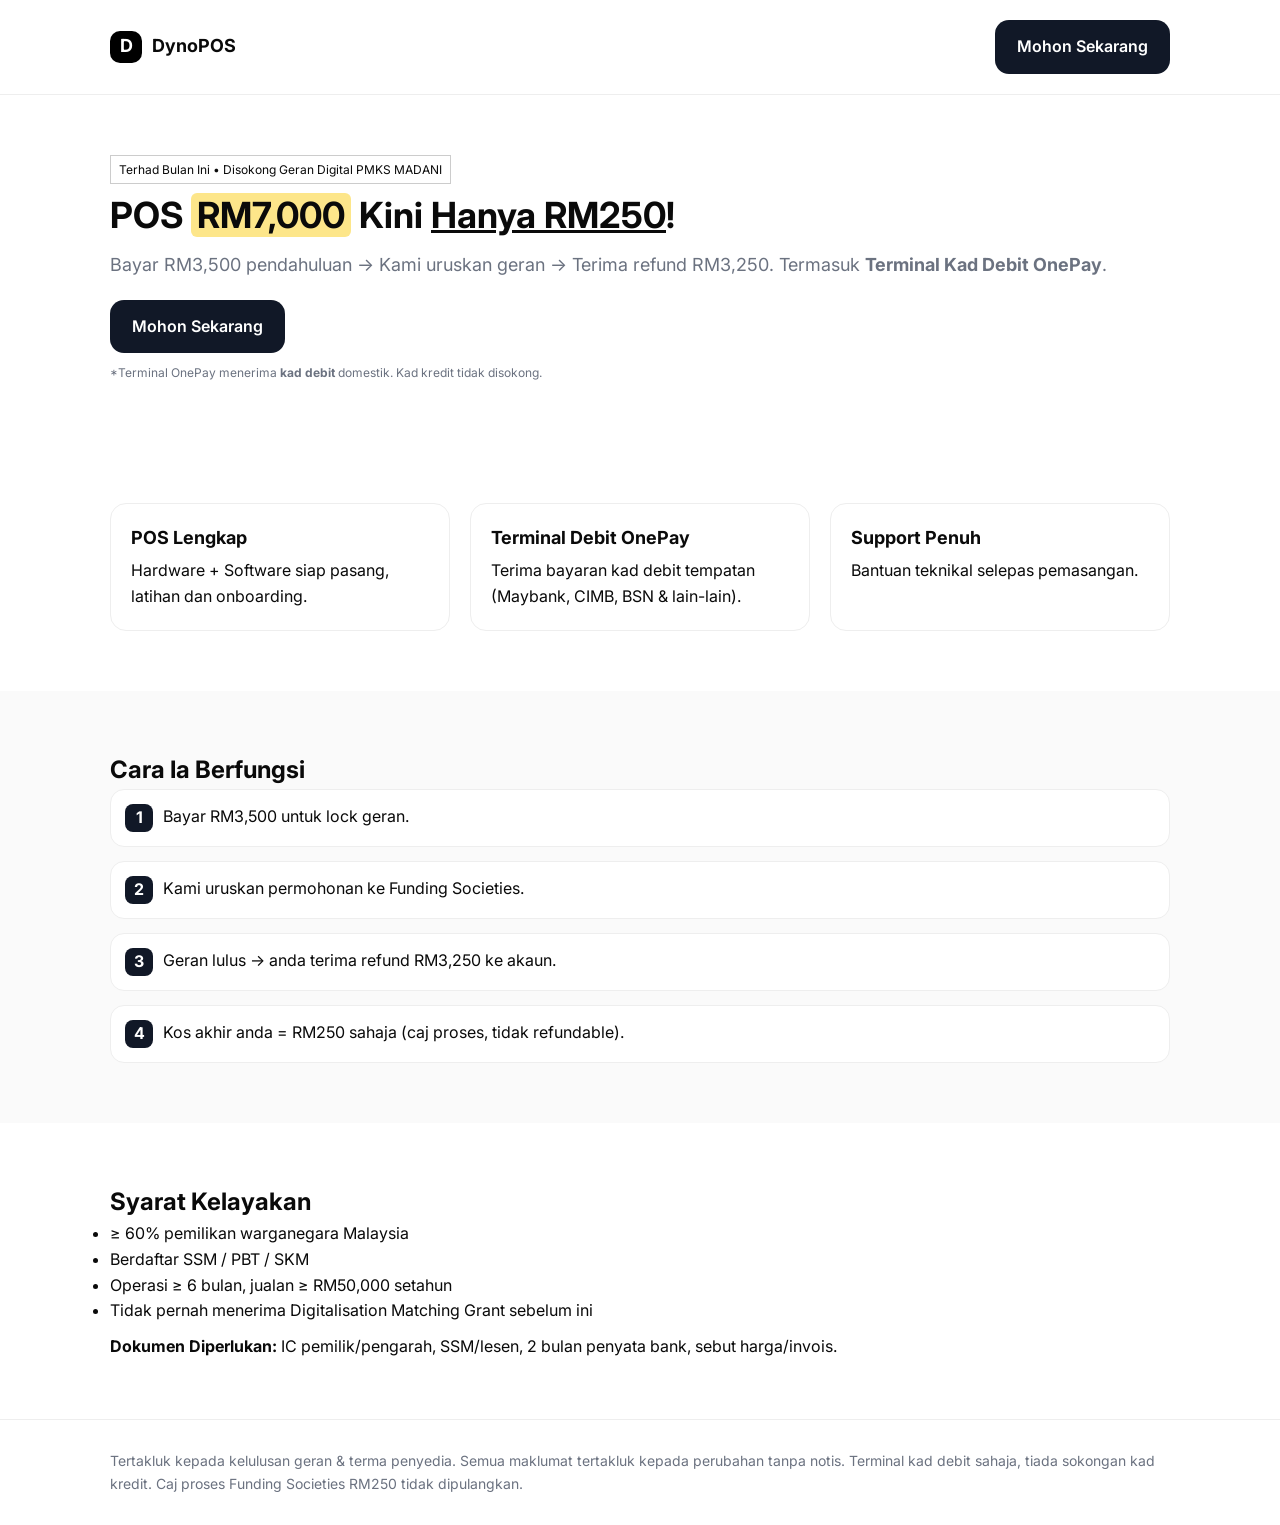
==== index.html @ c3eb429d "Add files via upload" ====
<!doctype html>
<html lang="ms">
<head>
  <meta charset="utf-8" />
  <meta name="viewport" content="width=device-width, initial-scale=1" />
  <title>GeranFree • POS RM7,000 Kini Hanya RM250 | DynoPOS + Terminal Debit OnePay</title>
  <meta name="description" content="Promosi Geran Digital Madani: Bayar RM3,500 pendahuluan, kami urus geran, refund RM3,250. Kos akhir RM250 sahaja. Termasuk Terminal Kad Debit OnePay." />
  <link href="https://fonts.googleapis.com/css2?family=Inter:wght@400;600;700;800&display=swap" rel="stylesheet">
  <style>
    :root{
      --bg:#ffffff; --ink:#0a0a0a; --muted:#6b7280; --brand:#111827; --accent:#f59e0b; --surface:#f5f5f5;
    }
    *{box-sizing:border-box;margin:0;padding:0}
    body{background:var(--bg);color:var(--ink);font-family:Inter,system-ui,sans-serif;line-height:1.6;}
    a{text-decoration:none;color:inherit}
    .wrap{max-width:1100px;margin:0 auto;padding:0 20px}
    header{padding:20px 0;border-bottom:1px solid #eee;background:#fff;position:sticky;top:0;z-index:10}
    header .row{display:flex;align-items:center;justify-content:space-between}
    .logo{display:flex;align-items:center;gap:10px;font-weight:700;font-size:18px}
    .logo-badge{width:32px;height:32px;background:#000;color:#fff;display:grid;place-items:center;border-radius:10px}
    .btn{display:inline-block;padding:14px 22px;border-radius:14px;font-weight:600;cursor:pointer}
    .btn-primary{background:var(--brand);color:#fff}
    .btn-secondary{border:1px solid #ccc}
    section{padding:60px 0}
    .hero h1{font-size:36px;line-height:1.2;margin-bottom:14px}
    .hero p{font-size:18px;color:var(--muted)}
    .grid{display:grid;gap:20px}
    .grid-3{grid-template-columns:repeat(auto-fit,minmax(240px,1fr))}
    .card{background:#fff;padding:20px;border-radius:16px;border:1px solid #eee}
    .card h3{margin-bottom:6px;font-size:18px}
    .steps ol{counter-reset:step;display:grid;gap:14px}
    .steps li{list-style:none;border:1px solid #eee;border-radius:14px;padding:14px;background:#fff;display:flex;align-items:flex-start;gap:10px}
    .steps li::before{counter-increment:step;content:counter(step);background:var(--brand);color:#fff;width:28px;height:28px;border-radius:8px;display:grid;place-items:center;font-weight:700}
    footer{padding:30px 0;border-top:1px solid #eee;font-size:14px;color:var(--muted)}
  </style>
</head>
<body>
<header>
  <div class="wrap row">
    <div class="logo"><div class="logo-badge">D</div> DynoPOS</div>
    <a href="https://www.wasap.my/60182889932/Saya%20berminat%20promosi%20Geran%20Digital%20MADANI%20(DynoPOS%20+%20OnePay%20Debit)" class="btn btn-primary">Mohon Sekarang</a>
  </div>
</header>

<section class="hero">
  <div class="wrap">
    <span class="btn-secondary" style="font-size:12px;padding:4px 8px;display:inline-block;margin-bottom:10px;">Terhad Bulan Ini • Disokong Geran Digital PMKS MADANI</span>
    <h1>POS <span style="background:#fde68a;padding:0 6px;border-radius:6px;">RM7,000</span> Kini <u>Hanya RM250</u>!</h1>
    <p>Bayar RM3,500 pendahuluan → Kami uruskan geran → Terima refund RM3,250. Termasuk <strong>Terminal Kad Debit OnePay</strong>.</p>
    <div style="margin-top:20px;">
      <a href="https://www.wasap.my/60182889932/Saya%20berminat%20promosi%20Geran%20Digital%20MADANI%20(DynoPOS%20+%20OnePay%20Debit)" class="btn btn-primary">Mohon Sekarang</a>
    </div>
    <p style="margin-top:10px;font-size:12px;color:var(--muted);">*Terminal OnePay menerima <strong>kad debit</strong> domestik. Kad kredit tidak disokong.</p>
  </div>
</section>

<section>
  <div class="wrap grid grid-3">
    <div class="card">
      <h3>POS Lengkap</h3>
      <p>Hardware + Software siap pasang, latihan dan onboarding.</p>
    </div>
    <div class="card">
      <h3>Terminal Debit OnePay</h3>
      <p>Terima bayaran kad debit tempatan (Maybank, CIMB, BSN & lain-lain).</p>
    </div>
    <div class="card">
      <h3>Support Penuh</h3>
      <p>Bantuan teknikal selepas pemasangan.</p>
    </div>
  </div>
</section>

<section class="steps" style="background:#fafafa;">
  <div class="wrap">
    <h2>Cara Ia Berfungsi</h2>
    <ol>
      <li>Bayar RM3,500 untuk lock geran.</li>
      <li>Kami uruskan permohonan ke Funding Societies.</li>
      <li>Geran lulus → anda terima refund RM3,250 ke akaun.</li>
      <li>Kos akhir anda = RM250 sahaja (caj proses, tidak refundable).</li>
    </ol>
  </div>
</section>

<section>
  <div class="wrap">
    <h2>Syarat Kelayakan</h2>
    <ul>
      <li>≥ 60% pemilikan warganegara Malaysia</li>
      <li>Berdaftar SSM / PBT / SKM</li>
      <li>Operasi ≥ 6 bulan, jualan ≥ RM50,000 setahun</li>
      <li>Tidak pernah menerima Digitalisation Matching Grant sebelum ini</li>
    </ul>
    <p style="margin-top:10px;"><strong>Dokumen Diperlukan:</strong> IC pemilik/pengarah, SSM/lesen, 2 bulan penyata bank, sebut harga/invois.</p>
  </div>
</section>

<footer>
  <div class="wrap">
    <p>Tertakluk kepada kelulusan geran & terma penyedia. Semua maklumat tertakluk kepada perubahan tanpa notis. Terminal kad debit sahaja, tiada sokongan kad kredit. Caj proses Funding Societies RM250 tidak dipulangkan.</p>
  </div>
</footer>
</body>
</html>
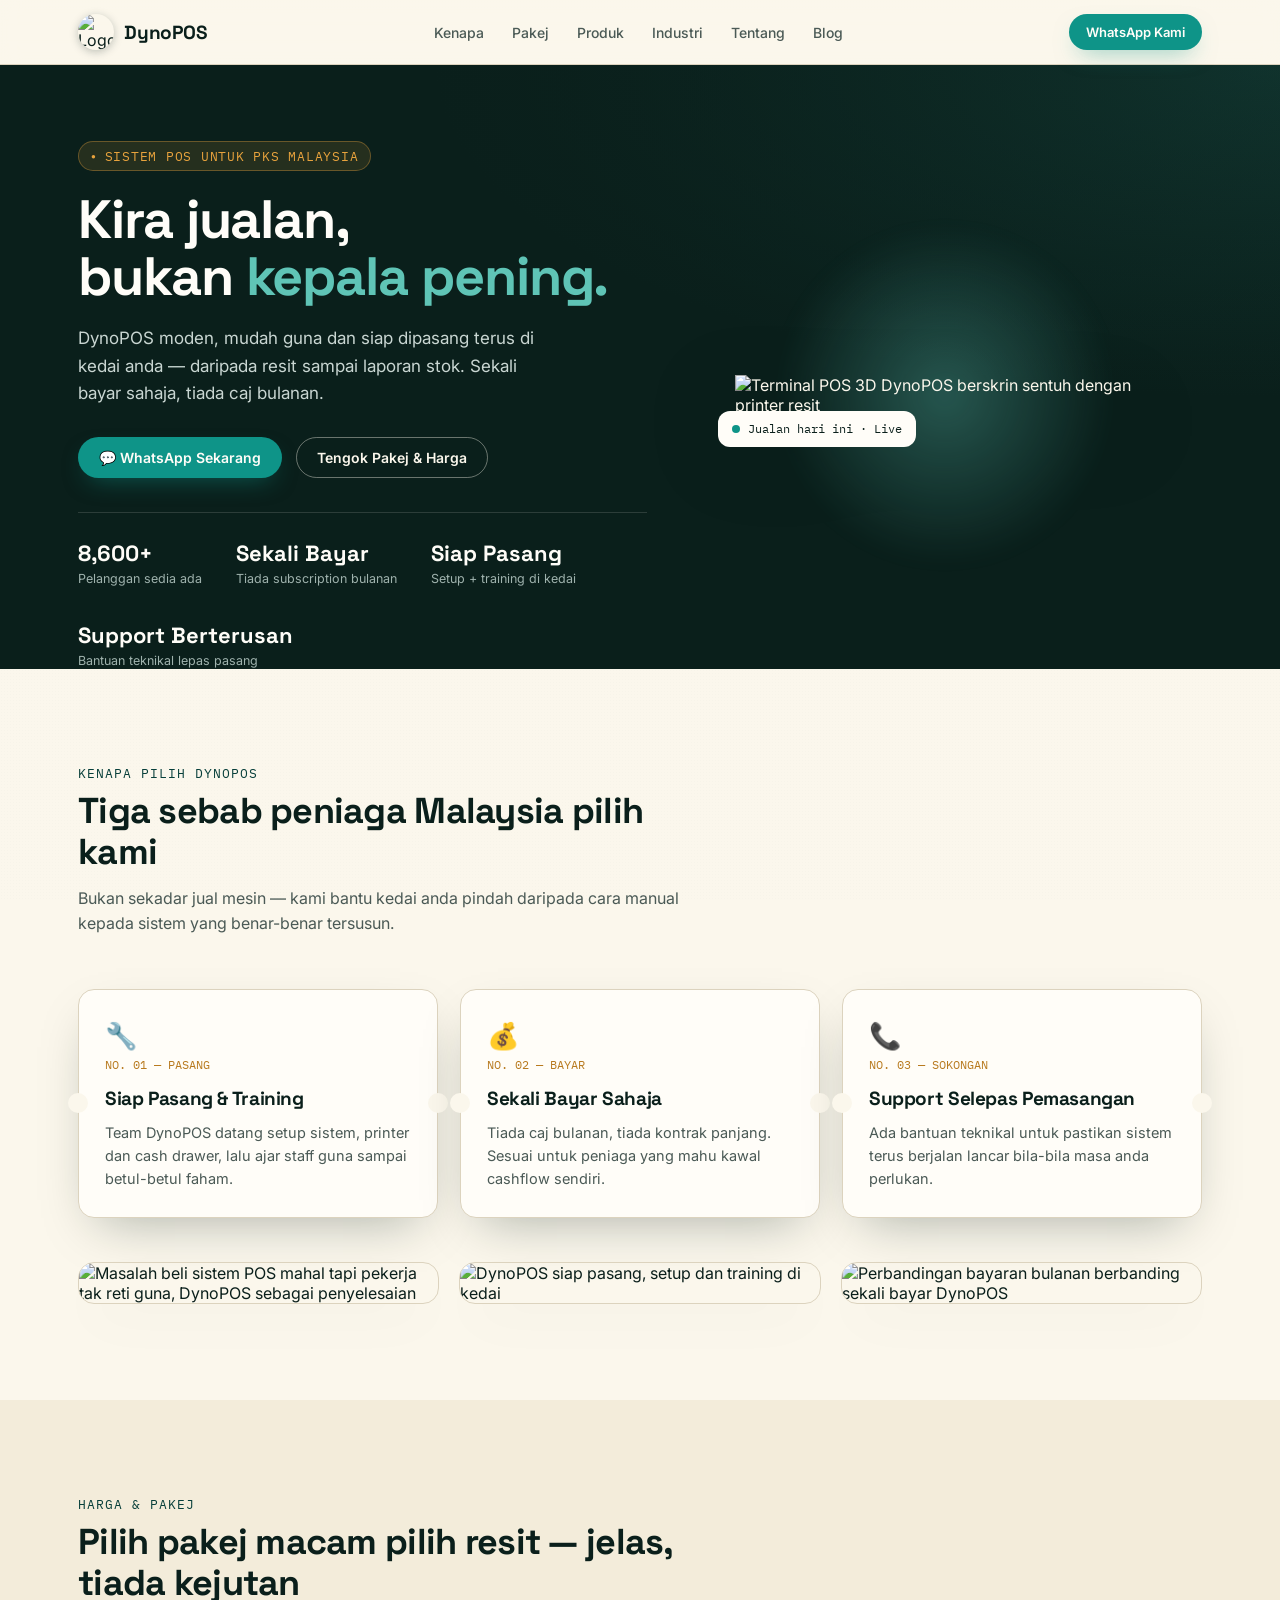
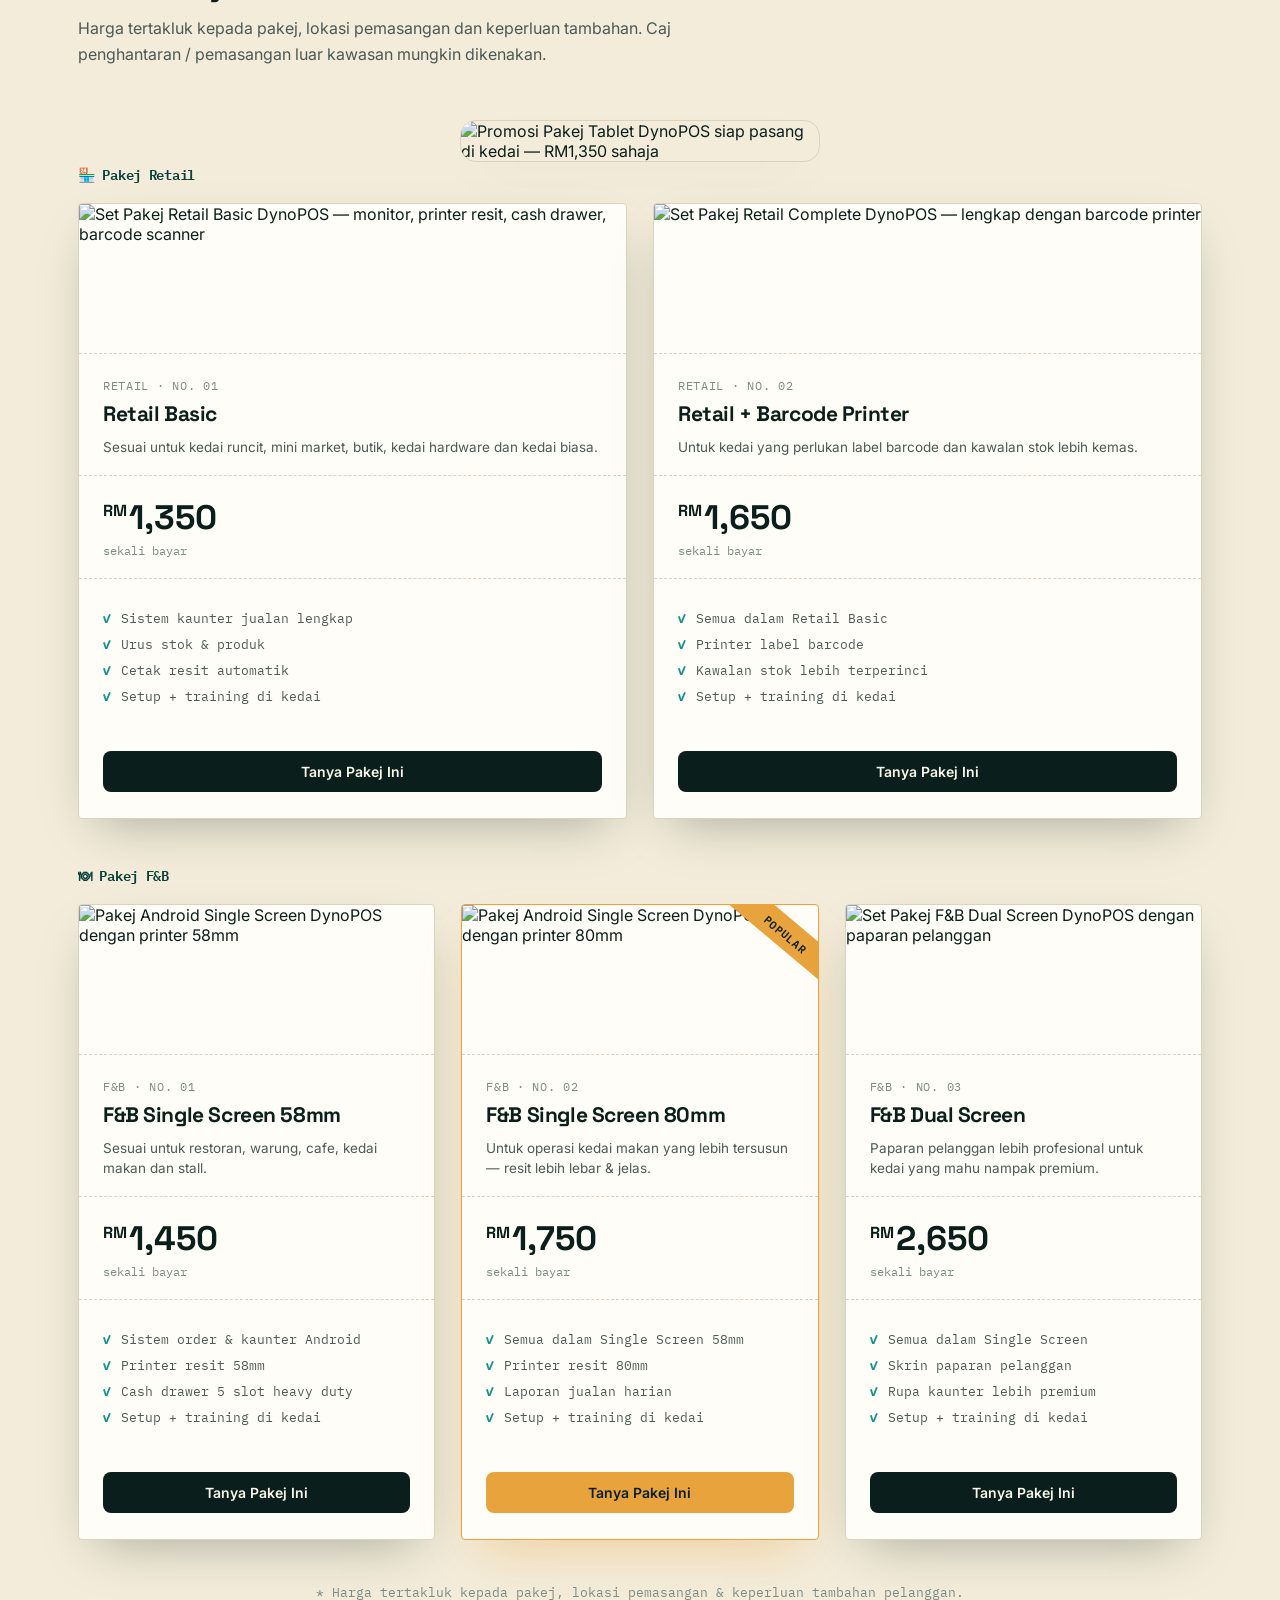
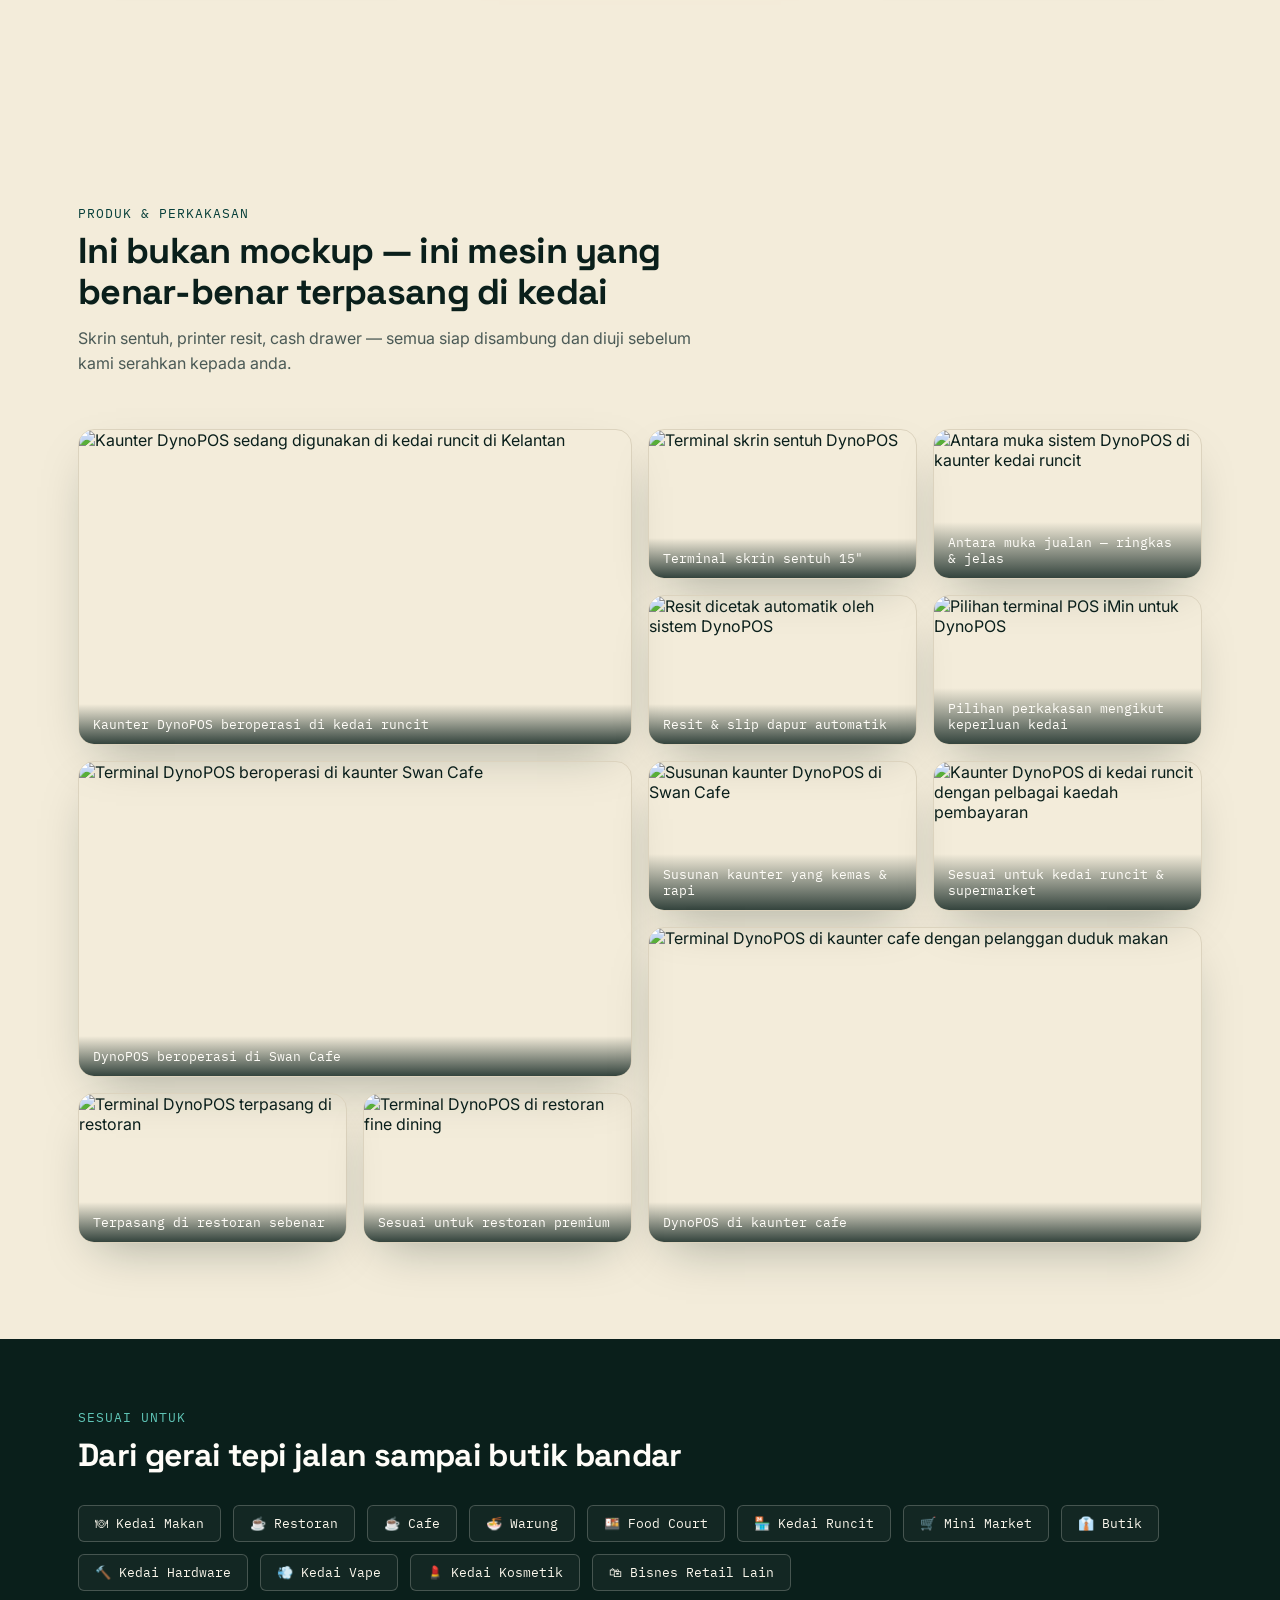
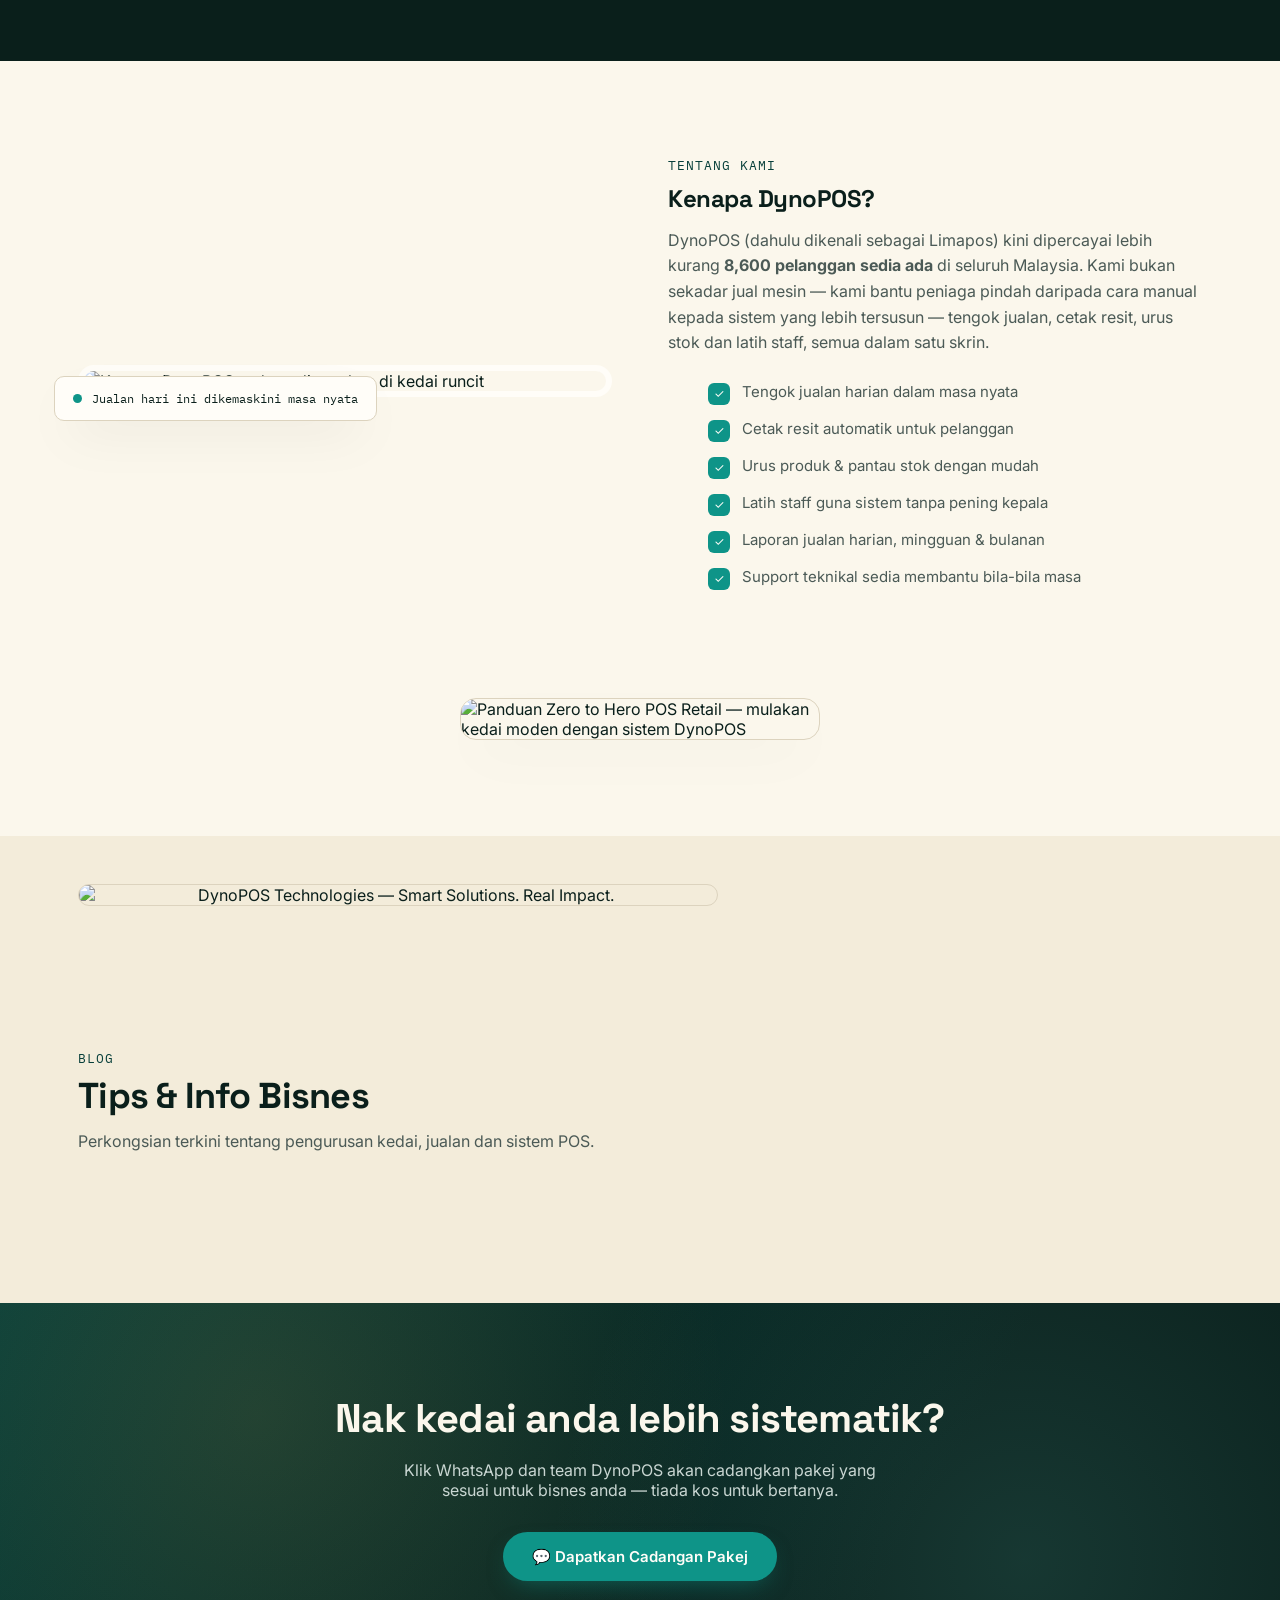
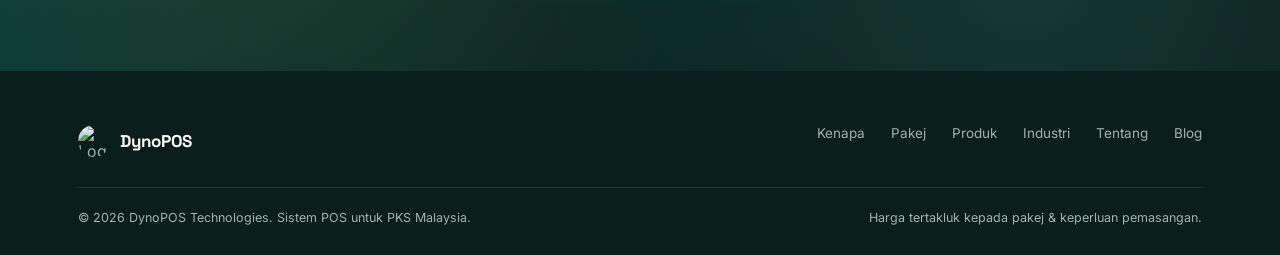
==== commit 1a57c601: "Add 8,600+ existing customer trust stat and Limapos rebrand mention - Adds a hero stat highlighting " ====
--- a/index.html
+++ b/index.html
@@ -1,105 +1,725 @@
-<!doctype html>
+<!DOCTYPE html>
 <html lang="ms">
 <head>
-  <meta charset="utf-8" />
-  <meta name="viewport" content="width=device-width, initial-scale=1" />
-  <title>GeranFree • POS RM7,000 Kini Hanya RM250 | DynoPOS + Terminal Debit OnePay</title>
-  <meta name="description" content="Promosi Geran Digital Madani: Bayar RM3,500 pendahuluan, kami urus geran, refund RM3,250. Kos akhir RM250 sahaja. Termasuk Terminal Kad Debit OnePay." />
-  <link href="https://fonts.googleapis.com/css2?family=Inter:wght@400;600;700;800&display=swap" rel="stylesheet">
-  <style>
-    :root{
-      --bg:#ffffff; --ink:#0a0a0a; --muted:#6b7280; --brand:#111827; --accent:#f59e0b; --surface:#f5f5f5;
-    }
-    *{box-sizing:border-box;margin:0;padding:0}
-    body{background:var(--bg);color:var(--ink);font-family:Inter,system-ui,sans-serif;line-height:1.6;}
-    a{text-decoration:none;color:inherit}
-    .wrap{max-width:1100px;margin:0 auto;padding:0 20px}
-    header{padding:20px 0;border-bottom:1px solid #eee;background:#fff;position:sticky;top:0;z-index:10}
-    header .row{display:flex;align-items:center;justify-content:space-between}
-    .logo{display:flex;align-items:center;gap:10px;font-weight:700;font-size:18px}
-    .logo-badge{width:32px;height:32px;background:#000;color:#fff;display:grid;place-items:center;border-radius:10px}
-    .btn{display:inline-block;padding:14px 22px;border-radius:14px;font-weight:600;cursor:pointer}
-    .btn-primary{background:var(--brand);color:#fff}
-    .btn-secondary{border:1px solid #ccc}
-    section{padding:60px 0}
-    .hero h1{font-size:36px;line-height:1.2;margin-bottom:14px}
-    .hero p{font-size:18px;color:var(--muted)}
-    .grid{display:grid;gap:20px}
-    .grid-3{grid-template-columns:repeat(auto-fit,minmax(240px,1fr))}
-    .card{background:#fff;padding:20px;border-radius:16px;border:1px solid #eee}
-    .card h3{margin-bottom:6px;font-size:18px}
-    .steps ol{counter-reset:step;display:grid;gap:14px}
-    .steps li{list-style:none;border:1px solid #eee;border-radius:14px;padding:14px;background:#fff;display:flex;align-items:flex-start;gap:10px}
-    .steps li::before{counter-increment:step;content:counter(step);background:var(--brand);color:#fff;width:28px;height:28px;border-radius:8px;display:grid;place-items:center;font-weight:700}
-    footer{padding:30px 0;border-top:1px solid #eee;font-size:14px;color:var(--muted)}
-  </style>
+<meta charset="UTF-8">
+<meta name="viewport" content="width=device-width, initial-scale=1">
+<title>DynoPOS — Sistem POS Lengkap Untuk Kedai Makan &amp; Retail</title>
+<meta name="description" content="POS moden, mudah guna, siap pasang terus di kedai anda. Sekali bayar. Tiada subscription. Ada training. Ada support.">
+<link rel="preconnect" href="https://fonts.googleapis.com">
+<link rel="preconnect" href="https://fonts.gstatic.com" crossorigin>
+<link href="https://fonts.googleapis.com/css2?family=Space+Grotesk:wght@500;600;700&family=IBM+Plex+Mono:wght@400;500;600&family=Inter:wght@400;500;600;700&display=swap" rel="stylesheet">
+<style>
+  :root{
+    --ink:#0A1F1B;
+    --ink-2:#0F2A24;
+    --teal:#0E9488;
+    --teal-d:#073F3A;
+    --teal-l:#5FC4B6;
+    --amber:#E8A33D;
+    --amber-d:#B87A1F;
+    --paper:#FBF7EC;
+    --paper-2:#F3ECDA;
+    --line:#DCD3BE;
+    --slate:#4B5A56;
+    --slate-l:#7C8B86;
+    --white:#FFFDF8;
+    --r-sm:10px;
+    --r-md:16px;
+    --r-lg:26px;
+    --shadow:0 20px 50px -20px rgba(10,31,27,.35);
+  }
+  *{box-sizing:border-box;}
+  html{scroll-behavior:smooth;}
+  @media (prefers-reduced-motion: reduce){
+    html{scroll-behavior:auto;}
+    *{animation-duration:.001ms !important; animation-iteration-count:1 !important; transition-duration:.001ms !important; scroll-behavior:auto !important;}
+  }
+  body{
+    margin:0;
+    font-family:'Inter',sans-serif;
+    background:var(--paper);
+    color:var(--ink);
+    -webkit-font-smoothing:antialiased;
+    overflow-x:hidden;
+  }
+  h1,h2,h3,.display{font-family:'Space Grotesk',sans-serif; font-weight:700; letter-spacing:-0.02em; margin:0;}
+  .mono{font-family:'IBM Plex Mono',monospace;}
+  a{color:inherit; text-decoration:none;}
+  img{max-width:100%; display:block;}
+  .wrap{max-width:1180px; margin:0 auto; padding:0 28px;}
+  section{position:relative;}
+
+  /* subtle paper grain */
+  body::before{
+    content:"";
+    position:fixed; inset:0; pointer-events:none; z-index:1;
+    opacity:.4;
+    background-image:radial-gradient(rgba(10,31,27,.035) 1px, transparent 1px);
+    background-size:3px 3px;
+    mix-blend-mode:multiply;
+  }
+
+  /* ---------- HEADER ---------- */
+  header{
+    position:sticky; top:0; z-index:50;
+    background:rgba(251,247,236,.86);
+    backdrop-filter:blur(10px);
+    border-bottom:1px solid var(--line);
+  }
+  .nav{
+    display:flex; align-items:center; justify-content:space-between;
+    padding:14px 28px; max-width:1180px; margin:0 auto;
+  }
+  .brand{display:flex; align-items:center; gap:10px;}
+  .brand img{width:36px; height:36px; border-radius:50%; box-shadow:0 2px 8px rgba(10,31,27,.25);}
+  .brand span{font-family:'Space Grotesk',sans-serif; font-weight:700; font-size:19px; letter-spacing:-0.01em;}
+  .navlinks{display:flex; gap:28px; font-size:14px; font-weight:500; color:var(--slate);}
+  .navlinks a{transition:color .2s;}
+  .navlinks a:hover, .navlinks a:focus-visible{color:var(--teal-d);}
+  .btn{
+    display:inline-flex; align-items:center; gap:8px;
+    padding:11px 20px; border-radius:999px;
+    font-weight:600; font-size:14px; cursor:pointer;
+    border:1.5px solid transparent;
+    transition:transform .18s ease, box-shadow .18s ease, background .18s ease;
+  }
+  .btn:focus-visible{outline:3px solid var(--amber); outline-offset:2px;}
+  .btn-primary{background:var(--teal); color:var(--white); box-shadow:0 10px 24px -10px rgba(14,148,136,.55);}
+  .btn-primary:hover{transform:translateY(-2px); box-shadow:0 14px 28px -10px rgba(14,148,136,.65);}
+  .btn-ghost{border-color:var(--ink); color:var(--ink);}
+  .btn-ghost:hover{background:var(--ink); color:var(--white);}
+  .btn-sm{padding:9px 16px; font-size:13px;}
+
+  /* ---------- HERO ---------- */
+  .hero{
+    background:radial-gradient(120% 100% at 100% 0%, #123832 0%, var(--ink) 55%);
+    color:var(--paper);
+    padding:76px 0 0;
+    overflow:hidden;
+    position:relative;
+  }
+  .hero-bg{
+    position:absolute; inset:0; z-index:0;
+    background-image:url('assets/hero-bg.jpg');
+    background-size:cover; background-position:center 30%;
+    filter:blur(2px) saturate(90%);
+    transform:scale(1.08);
+    opacity:.55;
+  }
+  .hero-bg::after{content:"";}
+  .hero-scrim{
+    position:absolute; inset:0; z-index:0;
+    background:linear-gradient(100deg, var(--ink) 18%, rgba(10,31,27,.55) 55%, rgba(10,31,27,.15) 100%);
+  }
+  .hero-grid{
+    position:relative; z-index:1;
+    display:grid; grid-template-columns:1.05fr .95fr; gap:40px;
+    align-items:center;
+  }
+  .eyebrow{
+    display:inline-flex; align-items:center; gap:8px;
+    font-family:'IBM Plex Mono',monospace; font-size:12.5px; letter-spacing:.06em;
+    color:var(--amber); background:rgba(232,163,61,.12);
+    border:1px solid rgba(232,163,61,.35);
+    padding:6px 12px; border-radius:999px; margin-bottom:20px;
+    text-transform:uppercase;
+  }
+  .eyebrow::before{content:"●"; font-size:8px; color:var(--amber);}
+  .hero h1{font-size:clamp(34px,4.4vw,54px); line-height:1.06; color:var(--white);}
+  .hero h1 em{font-style:normal; color:var(--teal-l);}
+  .hero p.lead{
+    font-size:17px; line-height:1.6; color:#C9D6D2; max-width:480px; margin:20px 0 30px;
+  }
+  .hero-ctas{display:flex; gap:14px; flex-wrap:wrap; margin-bottom:34px;}
+  .hero-ctas .btn-ghost{border-color:rgba(251,247,236,.4); color:var(--paper);}
+  .hero-ctas .btn-ghost:hover{background:var(--paper); color:var(--ink);}
+  .hero-stats{display:flex; gap:34px; flex-wrap:wrap; padding-top:26px; border-top:1px solid rgba(251,247,236,.14);}
+  .hero-stats div b{display:block; font-family:'Space Grotesk',sans-serif; font-size:22px; color:var(--white);}
+  .hero-stats div span{font-size:12.5px; color:#9FB2AD;}
+
+  .product-shot{
+    position:relative; display:flex; align-items:center; justify-content:center;
+    padding:20px 0 40px;
+  }
+  .product-shot .glow{
+    position:absolute; width:340px; height:340px; border-radius:50%;
+    background:radial-gradient(circle, rgba(95,196,182,.35), rgba(95,196,182,0) 70%);
+    filter:blur(10px); z-index:0;
+  }
+  .product-shot img{
+    position:relative; z-index:1; width:100%; max-width:420px;
+    filter:drop-shadow(0 34px 40px rgba(0,0,0,.5));
+    animation:float 5s ease-in-out infinite;
+  }
+  @keyframes float{
+    0%,100%{transform:translateY(0);}
+    50%{transform:translateY(-14px);}
+  }
+  .product-badge{
+    position:absolute; z-index:2; left:6%; bottom:8%;
+    background:var(--white); color:var(--ink);
+    border-radius:12px; padding:10px 14px;
+    box-shadow:var(--shadow);
+    font-family:'IBM Plex Mono',monospace; font-size:11.5px; line-height:1.4;
+    display:flex; align-items:center; gap:8px;
+  }
+  .product-badge .dot{width:8px; height:8px; border-radius:50%; background:var(--teal); animation:pulse 1.8s infinite;}
+
+  /* ---------- SECTION HEADERS ---------- */
+  .kicker{
+    font-family:'IBM Plex Mono',monospace; font-size:12.5px; letter-spacing:.08em;
+    text-transform:uppercase; color:var(--teal-d); margin-bottom:10px; display:block;
+  }
+  .sec-head{max-width:640px; margin-bottom:52px;}
+  .sec-head h2{font-size:clamp(26px,3vw,36px); line-height:1.15;}
+  .sec-head p{color:var(--slate); font-size:16px; margin-top:12px; line-height:1.6;}
+
+  section.pad{padding:96px 0;}
+
+  /* ---------- WHY (ticket cards) ---------- */
+  .why-grid{display:grid; grid-template-columns:repeat(3,1fr); gap:22px;}
+  .ticket{
+    background:var(--white); border-radius:var(--r-md);
+    padding:30px 26px 26px; position:relative;
+    box-shadow:var(--shadow);
+    border:1px solid var(--line);
+  }
+  .ticket::before,.ticket::after{
+    content:""; position:absolute; width:20px; height:20px; background:var(--paper);
+    border-radius:50%; top:50%; transform:translateY(-50%);
+  }
+  .ticket::before{left:-11px;}
+  .ticket::after{right:-11px;}
+  .ticket .tnum{font-family:'IBM Plex Mono',monospace; font-size:12px; color:var(--amber-d); margin-bottom:14px; display:block;}
+  .ticket h3{font-size:19px; margin-bottom:10px;}
+  .ticket p{color:var(--slate); font-size:14.5px; line-height:1.6; margin:0;}
+  .ticket .ic{font-size:26px; margin-bottom:6px; display:block;}
+
+  /* ---------- PAKEJ (receipt-style pricing) ---------- */
+  .pakej-group-label{
+    font-family:'IBM Plex Mono',monospace; font-size:14px; font-weight:600;
+    color:var(--teal-d); margin:0 0 18px; display:flex; align-items:center; gap:8px;
+  }
+  .pakej-panel{display:grid; grid-template-columns:repeat(auto-fit,minmax(260px,1fr)); gap:26px; margin-bottom:44px;}
+
+  .price-receipt{
+    background:var(--white); border:1px solid var(--line); border-radius:4px;
+    box-shadow:var(--shadow);
+    position:relative; padding:0; overflow:hidden;
+    transition:transform .25s ease, box-shadow .25s ease;
+  }
+  .price-receipt:hover{transform:translateY(-6px);}
+  .price-receipt.popular{border-color:var(--amber); box-shadow:0 24px 50px -20px rgba(232,163,61,.45);}
+  .pop-flag{
+    position:absolute; top:14px; right:-32px; background:var(--amber); color:var(--ink);
+    font-family:'IBM Plex Mono',monospace; font-weight:600; font-size:11px; letter-spacing:.04em;
+    padding:5px 38px; transform:rotate(40deg); text-transform:uppercase;
+  }
+  .pr-photo{width:100%; height:150px; overflow:hidden; border-bottom:1px dashed var(--line);}
+  .pr-photo img{width:100%; height:100%; object-fit:cover;}
+  .pr-head{padding:20px 24px 18px; border-bottom:1px dashed var(--line);}
+  .pr-head .pr-eyebrow{font-family:'IBM Plex Mono',monospace; font-size:11.5px; color:var(--slate-l); text-transform:uppercase; letter-spacing:.06em;}
+  .pr-head h3{font-size:21px; margin:6px 0 10px;}
+  .pr-head p{color:var(--slate); font-size:13.5px; line-height:1.5; margin:0;}
+  .pr-price{padding:20px 24px; border-bottom:1px dashed var(--line);}
+  .pr-price .amt{font-family:'Space Grotesk',sans-serif; font-weight:700; font-size:34px;}
+  .pr-price .amt sup{font-size:16px; margin-right:2px;}
+  .pr-price .terms{font-family:'IBM Plex Mono',monospace; font-size:12px; color:var(--slate-l); margin-top:4px;}
+  .pr-items{padding:18px 24px 24px; font-family:'IBM Plex Mono',monospace; font-size:13px; color:var(--slate);}
+  .pr-items li{display:flex; gap:10px; align-items:flex-start; margin-bottom:9px; list-style:none;}
+  .pr-items li::before{content:"✓"; color:var(--teal); font-weight:700;}
+  .pr-cta{margin:0 24px 26px;}
+  .pr-cta a{display:block; text-align:center; padding:12px; border-radius:8px; background:var(--ink); color:var(--paper); font-weight:600; font-size:14px; transition:background .2s;}
+  .pr-cta a:hover{background:var(--teal-d);}
+  .price-receipt.popular .pr-cta a{background:var(--amber); color:var(--ink);}
+  .price-receipt.popular .pr-cta a:hover{background:var(--amber-d); color:var(--white);}
+  .price-note{text-align:center; color:var(--slate-l); font-size:12.5px; margin-top:30px; font-family:'IBM Plex Mono',monospace;}
+
+  /* ---------- GALLERY ---------- */
+  .gallery{
+    display:grid; grid-template-columns:repeat(4,1fr); grid-auto-rows:150px; gap:16px;
+  }
+  .g-item{margin:0; position:relative; border-radius:var(--r-md); overflow:hidden; box-shadow:var(--shadow); border:1px solid var(--line);}
+  .g-item.g-tall{grid-row:span 2; grid-column:span 2;}
+  .g-item img{width:100%; height:100%; object-fit:cover; transition:transform .5s ease;}
+  .g-item:hover img{transform:scale(1.06);}
+  .g-item figcaption{
+    position:absolute; left:0; right:0; bottom:0; padding:12px 14px;
+    background:linear-gradient(0deg, rgba(10,31,27,.82), transparent);
+    color:var(--white); font-size:12.5px; font-family:'IBM Plex Mono',monospace;
+  }
+  @media (max-width:900px){
+    .gallery{grid-template-columns:repeat(2,1fr); grid-auto-rows:140px;}
+    .g-item.g-tall{grid-column:span 2; grid-row:span 2;}
+  }
+
+  /* ---------- PROMO STRIPS ---------- */
+  .promo-strip{
+    display:grid; grid-template-columns:repeat(3,1fr); gap:20px; margin-top:44px;
+  }
+  .promo-strip img{
+    width:100%; height:auto; display:block; border-radius:var(--r-md);
+    box-shadow:var(--shadow); border:1px solid var(--line);
+  }
+  .promo-banner{margin:36px auto 0; max-width:360px;}
+  .promo-banner img{
+    width:100%; height:auto; display:block; border-radius:var(--r-md);
+    box-shadow:var(--shadow); border:1px solid var(--line);
+  }
+  .brand-strip{padding:48px 0; background:var(--paper-2); text-align:center;}
+  .brand-strip img{
+    width:100%; max-width:640px; height:auto; border-radius:var(--r-md);
+    box-shadow:var(--shadow); border:1px solid var(--line);
+  }
+  @media (max-width:900px){
+    .promo-strip{grid-template-columns:1fr; }
+  }
+
+  /* ---------- INDUSTRI ---------- */
+  .industri-band{background:var(--ink); color:var(--paper); padding:70px 0;}
+  .tag-grid{display:flex; flex-wrap:wrap; gap:12px; margin-top:30px;}
+  .tag{
+    font-family:'IBM Plex Mono',monospace; font-size:13px; padding:9px 16px;
+    border:1px solid rgba(251,247,236,.22); border-radius:6px;
+    background:rgba(251,247,236,.04);
+    transition:border-color .2s, background .2s, transform .2s;
+  }
+  .tag:hover{border-color:var(--amber); background:rgba(232,163,61,.1); transform:translateY(-2px);}
+
+  /* ---------- ABOUT / PROOF ---------- */
+  .about-grid{display:grid; grid-template-columns:1fr 1fr; gap:56px; align-items:center;}
+  .about-media{position:relative;}
+  .about-media img{border-radius:var(--r-lg); box-shadow:var(--shadow); border:6px solid var(--white);}
+  .about-media .float-card{
+    position:absolute; bottom:-24px; left:-24px; background:var(--white);
+    border-radius:var(--r-sm); box-shadow:var(--shadow); padding:14px 18px;
+    font-family:'IBM Plex Mono',monospace; font-size:12px; display:flex; gap:10px; align-items:center;
+    border:1px solid var(--line);
+  }
+  .float-card .dot{width:9px; height:9px; border-radius:50%; background:var(--teal); animation:pulse 1.8s infinite;}
+  @keyframes pulse{0%,100%{box-shadow:0 0 0 0 rgba(14,148,136,.5);}50%{box-shadow:0 0 0 6px rgba(14,148,136,0);}}
+
+  .checklist{margin-top:26px; display:grid; gap:14px;}
+  .checklist li{display:flex; gap:12px; align-items:flex-start; list-style:none; font-size:15px; color:var(--slate);}
+  .checklist li .chk{
+    flex:none; width:22px; height:22px; border-radius:6px; background:var(--teal);
+    color:var(--white); display:flex; align-items:center; justify-content:center; font-size:12px; margin-top:1px;
+  }
+
+  /* ---------- CTA BAND ---------- */
+  .cta-band{
+    background:linear-gradient(120deg,var(--teal-d),var(--ink) 70%);
+    color:var(--paper); padding:90px 0; text-align:center; position:relative; overflow:hidden;
+  }
+  .cta-band::before{
+    content:""; position:absolute; inset:0;
+    background-image:radial-gradient(circle at 20% 30%, rgba(232,163,61,.12), transparent 45%),
+                      radial-gradient(circle at 80% 70%, rgba(95,196,182,.15), transparent 45%);
+  }
+  .cta-band h2{font-size:clamp(26px,3.4vw,40px); position:relative; max-width:640px; margin:0 auto 16px;}
+  .cta-band p{color:#C9D6D2; font-size:16px; max-width:520px; margin:0 auto 32px; position:relative;}
+  .cta-band .btn-primary{position:relative; font-size:15px; padding:14px 28px;}
+
+  .feedback-strip{
+    display:flex; justify-content:space-between; align-items:center; gap:20px; flex-wrap:wrap;
+    padding:28px 0; border-top:1px solid var(--line); border-bottom:1px solid var(--line);
+  }
+  .feedback-strip p{margin:0; color:var(--slate); font-size:14.5px;}
+  .feedback-strip strong{display:block; font-family:'Space Grotesk',sans-serif; font-size:17px; color:var(--ink);}
+
+  footer{background:var(--ink); color:#9FB2AD; padding:54px 0 30px;}
+  .foot-grid{display:flex; justify-content:space-between; gap:30px; flex-wrap:wrap; padding-bottom:30px; border-bottom:1px solid rgba(251,247,236,.1);}
+  .foot-brand{display:flex; align-items:center; gap:10px;}
+  .foot-brand img{width:32px; height:32px; border-radius:50%;}
+  .foot-brand span{font-family:'Space Grotesk',sans-serif; font-weight:700; color:var(--white); font-size:17px;}
+  .foot-links{display:flex; gap:26px; font-size:13.5px;}
+  .foot-links a:hover{color:var(--amber);}
+  .foot-bottom{padding-top:22px; font-size:12.5px; display:flex; justify-content:space-between; flex-wrap:wrap; gap:10px;}
+
+  /* reveal on scroll */
+  .reveal{opacity:0; transform:translateY(24px); transition:opacity .7s ease, transform .7s ease;}
+  .reveal.in{opacity:1; transform:translateY(0);}
+
+  @media (max-width:900px){
+    .hero-grid{grid-template-columns:1fr;}
+    .product-shot{margin-top:20px;}
+    .why-grid{grid-template-columns:1fr;}
+    .about-grid{grid-template-columns:1fr; gap:70px;}
+    .navlinks{display:none;}
+    .foot-grid{flex-direction:column;}
+  }
+</style>
 </head>
 <body>
+
 <header>
-  <div class="wrap row">
-    <div class="logo"><div class="logo-badge">D</div> DynoPOS</div>
-    <a href="https://www.wasap.my/60182889932/Saya%20berminat%20promosi%20Geran%20Digital%20MADANI%20(DynoPOS%20+%20OnePay%20Debit)" class="btn btn-primary">Mohon Sekarang</a>
+  <div class="nav">
+    <div class="brand">
+      <img src="assets/dyno-logo.jpg" alt="Logo DynoPOS">
+      <span>DynoPOS</span>
+    </div>
+    <nav class="navlinks">
+      <a href="#kenapa">Kenapa</a>
+      <a href="#pakej">Pakej</a>
+      <a href="#produk">Produk</a>
+      <a href="#industri">Industri</a>
+      <a href="#tentang">Tentang</a>
+      <a href="#blog">Blog</a>
+    </nav>
+    <a class="btn btn-primary btn-sm" href="https://www.wasap.my/601111496842/Saya%20berminat%20dengan%20DynoPOS" target="_blank" rel="noopener">WhatsApp Kami</a>
   </div>
 </header>
 
 <section class="hero">
+  <div class="hero-bg" aria-hidden="true"></div>
+  <div class="hero-scrim" aria-hidden="true"></div>
+  <div class="wrap hero-grid">
+    <div>
+      <span class="eyebrow">Sistem POS untuk PKS Malaysia</span>
+      <h1>Kira jualan,<br>bukan <em>kepala pening.</em></h1>
+      <p class="lead">DynoPOS moden, mudah guna dan siap dipasang terus di kedai anda — daripada resit sampai laporan stok. Sekali bayar sahaja, tiada caj bulanan.</p>
+      <div class="hero-ctas">
+        <a class="btn btn-primary" href="https://www.wasap.my/601111496842/Saya%20berminat%20dengan%20DynoPOS" target="_blank" rel="noopener">💬 WhatsApp Sekarang</a>
+        <a class="btn btn-ghost" href="#pakej">Tengok Pakej &amp; Harga</a>
+      </div>
+      <div class="hero-stats">
+        <div><b>8,600+</b><span>Pelanggan sedia ada</span></div>
+        <div><b>Sekali Bayar</b><span>Tiada subscription bulanan</span></div>
+        <div><b>Siap Pasang</b><span>Setup + training di kedai</span></div>
+        <div><b>Support Berterusan</b><span>Bantuan teknikal lepas pasang</span></div>
+      </div>
+    </div>
+
+    <div class="product-shot">
+      <div class="glow" aria-hidden="true"></div>
+      <img src="assets/imin-terminal.webp" alt="Terminal POS 3D DynoPOS berskrin sentuh dengan printer resit">
+      <div class="product-badge"><span class="dot"></span> Jualan hari ini · Live</div>
+    </div>
+  </div>
+</section>
+
+<section class="pad" id="kenapa">
   <div class="wrap">
-    <span class="btn-secondary" style="font-size:12px;padding:4px 8px;display:inline-block;margin-bottom:10px;">Terhad Bulan Ini • Disokong Geran Digital PMKS MADANI</span>
-    <h1>POS <span style="background:#fde68a;padding:0 6px;border-radius:6px;">RM7,000</span> Kini <u>Hanya RM250</u>!</h1>
-    <p>Bayar RM3,500 pendahuluan → Kami uruskan geran → Terima refund RM3,250. Termasuk <strong>Terminal Kad Debit OnePay</strong>.</p>
-    <div style="margin-top:20px;">
-      <a href="https://www.wasap.my/60182889932/Saya%20berminat%20promosi%20Geran%20Digital%20MADANI%20(DynoPOS%20+%20OnePay%20Debit)" class="btn btn-primary">Mohon Sekarang</a>
-    </div>
-    <p style="margin-top:10px;font-size:12px;color:var(--muted);">*Terminal OnePay menerima <strong>kad debit</strong> domestik. Kad kredit tidak disokong.</p>
-  </div>
-</section>
-
-<section>
-  <div class="wrap grid grid-3">
-    <div class="card">
-      <h3>POS Lengkap</h3>
-      <p>Hardware + Software siap pasang, latihan dan onboarding.</p>
-    </div>
-    <div class="card">
-      <h3>Terminal Debit OnePay</h3>
-      <p>Terima bayaran kad debit tempatan (Maybank, CIMB, BSN & lain-lain).</p>
-    </div>
-    <div class="card">
-      <h3>Support Penuh</h3>
-      <p>Bantuan teknikal selepas pemasangan.</p>
-    </div>
-  </div>
-</section>
-
-<section class="steps" style="background:#fafafa;">
+    <div class="sec-head reveal">
+      <span class="kicker">Kenapa Pilih DynoPOS</span>
+      <h2>Tiga sebab peniaga Malaysia pilih kami</h2>
+      <p>Bukan sekadar jual mesin — kami bantu kedai anda pindah daripada cara manual kepada sistem yang benar-benar tersusun.</p>
+    </div>
+    <div class="why-grid">
+      <div class="ticket reveal">
+        <span class="ic">🔧</span>
+        <span class="tnum">NO. 01 — PASANG</span>
+        <h3>Siap Pasang &amp; Training</h3>
+        <p>Team DynoPOS datang setup sistem, printer dan cash drawer, lalu ajar staff guna sampai betul-betul faham.</p>
+      </div>
+      <div class="ticket reveal">
+        <span class="ic">💰</span>
+        <span class="tnum">NO. 02 — BAYAR</span>
+        <h3>Sekali Bayar Sahaja</h3>
+        <p>Tiada caj bulanan, tiada kontrak panjang. Sesuai untuk peniaga yang mahu kawal cashflow sendiri.</p>
+      </div>
+      <div class="ticket reveal">
+        <span class="ic">📞</span>
+        <span class="tnum">NO. 03 — SOKONGAN</span>
+        <h3>Support Selepas Pemasangan</h3>
+        <p>Ada bantuan teknikal untuk pastikan sistem terus berjalan lancar bila-bila masa anda perlukan.</p>
+      </div>
+    </div>
+    <div class="promo-strip reveal">
+      <img src="assets/promo-problem-solution.jpg" alt="Masalah beli sistem POS mahal tapi pekerja tak reti guna, DynoPOS sebagai penyelesaian">
+      <img src="assets/promo-setup-training.jpg" alt="DynoPOS siap pasang, setup dan training di kedai">
+      <img src="assets/promo-rm200-compare.jpg" alt="Perbandingan bayaran bulanan berbanding sekali bayar DynoPOS">
+    </div>
+  </div>
+</section>
+
+<section class="pad" id="pakej" style="background:var(--paper-2);">
   <div class="wrap">
-    <h2>Cara Ia Berfungsi</h2>
-    <ol>
-      <li>Bayar RM3,500 untuk lock geran.</li>
-      <li>Kami uruskan permohonan ke Funding Societies.</li>
-      <li>Geran lulus → anda terima refund RM3,250 ke akaun.</li>
-      <li>Kos akhir anda = RM250 sahaja (caj proses, tidak refundable).</li>
-    </ol>
-  </div>
-</section>
-
-<section>
+    <div class="sec-head reveal">
+      <span class="kicker">Harga &amp; Pakej</span>
+      <h2>Pilih pakej macam pilih resit — jelas, tiada kejutan</h2>
+      <p>Harga tertakluk kepada pakej, lokasi pemasangan dan keperluan tambahan. Caj penghantaran / pemasangan luar kawasan mungkin dikenakan.</p>
+    </div>
+
+    <div class="promo-banner reveal">
+      <img src="assets/promo-pakej-tablet.jpg" alt="Promosi Pakej Tablet DynoPOS siap pasang di kedai — RM1,350 sahaja">
+    </div>
+
+    <h3 class="pakej-group-label">🏪 Pakej Retail</h3>
+    <div class="pakej-panel" id="retail">
+      <div class="price-receipt reveal">
+        <div class="pr-photo"><img src="assets/pkg-retail-basic.jpg" alt="Set Pakej Retail Basic DynoPOS — monitor, printer resit, cash drawer, barcode scanner"></div>
+        <div class="pr-head">
+          <span class="pr-eyebrow">Retail · No. 01</span>
+          <h3>Retail Basic</h3>
+          <p>Sesuai untuk kedai runcit, mini market, butik, kedai hardware dan kedai biasa.</p>
+        </div>
+        <div class="pr-price">
+          <div class="amt"><sup>RM</sup>1,350</div>
+          <div class="terms">sekali bayar</div>
+        </div>
+        <ul class="pr-items">
+          <li>Sistem kaunter jualan lengkap</li>
+          <li>Urus stok &amp; produk</li>
+          <li>Cetak resit automatik</li>
+          <li>Setup + training di kedai</li>
+        </ul>
+        <div class="pr-cta"><a href="https://www.wasap.my/601111496842/Saya%20berminat%20dengan%20pakej%20Retail%20Basic" target="_blank" rel="noopener">Tanya Pakej Ini</a></div>
+      </div>
+
+      <div class="price-receipt reveal">
+        <div class="pr-photo"><img src="assets/pkg-retail-complete.jpg" alt="Set Pakej Retail Complete DynoPOS — lengkap dengan barcode printer"></div>
+        <div class="pr-head">
+          <span class="pr-eyebrow">Retail · No. 02</span>
+          <h3>Retail + Barcode Printer</h3>
+          <p>Untuk kedai yang perlukan label barcode dan kawalan stok lebih kemas.</p>
+        </div>
+        <div class="pr-price">
+          <div class="amt"><sup>RM</sup>1,650</div>
+          <div class="terms">sekali bayar</div>
+        </div>
+        <ul class="pr-items">
+          <li>Semua dalam Retail Basic</li>
+          <li>Printer label barcode</li>
+          <li>Kawalan stok lebih terperinci</li>
+          <li>Setup + training di kedai</li>
+        </ul>
+        <div class="pr-cta"><a href="https://www.wasap.my/601111496842/Saya%20berminat%20dengan%20pakej%20Retail%20%2B%20Barcode%20Printer" target="_blank" rel="noopener">Tanya Pakej Ini</a></div>
+      </div>
+    </div>
+
+    <h3 class="pakej-group-label">🍽 Pakej F&amp;B</h3>
+    <div class="pakej-panel" id="fnb">
+      <div class="price-receipt reveal">
+        <div class="pr-photo"><img src="assets/fnb-single-58mm.jpg" alt="Pakej Android Single Screen DynoPOS dengan printer 58mm"></div>
+        <div class="pr-head">
+          <span class="pr-eyebrow">F&amp;B · No. 01</span>
+          <h3>F&amp;B Single Screen 58mm</h3>
+          <p>Sesuai untuk restoran, warung, cafe, kedai makan dan stall.</p>
+        </div>
+        <div class="pr-price">
+          <div class="amt"><sup>RM</sup>1,450</div>
+          <div class="terms">sekali bayar</div>
+        </div>
+        <ul class="pr-items">
+          <li>Sistem order &amp; kaunter Android</li>
+          <li>Printer resit 58mm</li>
+          <li>Cash drawer 5 slot heavy duty</li>
+          <li>Setup + training di kedai</li>
+        </ul>
+        <div class="pr-cta"><a href="https://www.wasap.my/601111496842/Saya%20berminat%20dengan%20pakej%20F%26B%20Single%20Screen%2058mm" target="_blank" rel="noopener">Tanya Pakej Ini</a></div>
+      </div>
+
+      <div class="price-receipt popular reveal">
+        <div class="pop-flag">Popular</div>
+        <div class="pr-photo"><img src="assets/fnb-single-80mm.jpg" alt="Pakej Android Single Screen DynoPOS dengan printer 80mm"></div>
+        <div class="pr-head">
+          <span class="pr-eyebrow">F&amp;B · No. 02</span>
+          <h3>F&amp;B Single Screen 80mm</h3>
+          <p>Untuk operasi kedai makan yang lebih tersusun — resit lebih lebar &amp; jelas.</p>
+        </div>
+        <div class="pr-price">
+          <div class="amt"><sup>RM</sup>1,750</div>
+          <div class="terms">sekali bayar</div>
+        </div>
+        <ul class="pr-items">
+          <li>Semua dalam Single Screen 58mm</li>
+          <li>Printer resit 80mm</li>
+          <li>Laporan jualan harian</li>
+          <li>Setup + training di kedai</li>
+        </ul>
+        <div class="pr-cta"><a href="https://www.wasap.my/601111496842/Saya%20berminat%20dengan%20pakej%20F%26B%20Single%20Screen%2080mm" target="_blank" rel="noopener">Tanya Pakej Ini</a></div>
+      </div>
+
+      <div class="price-receipt reveal">
+        <div class="pr-photo"><img src="assets/pkg-fnb-dual.jpg" alt="Set Pakej F&B Dual Screen DynoPOS dengan paparan pelanggan"></div>
+        <div class="pr-head">
+          <span class="pr-eyebrow">F&amp;B · No. 03</span>
+          <h3>F&amp;B Dual Screen</h3>
+          <p>Paparan pelanggan lebih profesional untuk kedai yang mahu nampak premium.</p>
+        </div>
+        <div class="pr-price">
+          <div class="amt"><sup>RM</sup>2,650</div>
+          <div class="terms">sekali bayar</div>
+        </div>
+        <ul class="pr-items">
+          <li>Semua dalam Single Screen</li>
+          <li>Skrin paparan pelanggan</li>
+          <li>Rupa kaunter lebih premium</li>
+          <li>Setup + training di kedai</li>
+        </ul>
+        <div class="pr-cta"><a href="https://www.wasap.my/601111496842/Saya%20berminat%20dengan%20pakej%20F%26B%20Dual%20Screen" target="_blank" rel="noopener">Tanya Pakej Ini</a></div>
+      </div>
+    </div>
+
+    <p class="price-note">* Harga tertakluk kepada pakej, lokasi pemasangan &amp; keperluan tambahan pelanggan.</p>
+  </div>
+</section>
+
+<section class="pad" id="produk" style="background:var(--paper-2);">
   <div class="wrap">
-    <h2>Syarat Kelayakan</h2>
-    <ul>
-      <li>≥ 60% pemilikan warganegara Malaysia</li>
-      <li>Berdaftar SSM / PBT / SKM</li>
-      <li>Operasi ≥ 6 bulan, jualan ≥ RM50,000 setahun</li>
-      <li>Tidak pernah menerima Digitalisation Matching Grant sebelum ini</li>
-    </ul>
-    <p style="margin-top:10px;"><strong>Dokumen Diperlukan:</strong> IC pemilik/pengarah, SSM/lesen, 2 bulan penyata bank, sebut harga/invois.</p>
+    <div class="sec-head reveal">
+      <span class="kicker">Produk &amp; Perkakasan</span>
+      <h2>Ini bukan mockup — ini mesin yang benar-benar terpasang di kedai</h2>
+      <p>Skrin sentuh, printer resit, cash drawer — semua siap disambung dan diuji sebelum kami serahkan kepada anda.</p>
+    </div>
+    <div class="gallery reveal">
+      <figure class="g-item g-tall">
+        <img src="assets/shop-counter.jpg" alt="Kaunter DynoPOS sedang digunakan di kedai runcit di Kelantan">
+        <figcaption>Kaunter DynoPOS beroperasi di kedai runcit</figcaption>
+      </figure>
+      <figure class="g-item">
+        <img src="assets/pos-terminal.webp" alt="Terminal skrin sentuh DynoPOS">
+        <figcaption>Terminal skrin sentuh 15"</figcaption>
+      </figure>
+      <figure class="g-item">
+        <img src="assets/dell-screen.jpg" alt="Antara muka sistem DynoPOS di kaunter kedai runcit">
+        <figcaption>Antara muka jualan — ringkas &amp; jelas</figcaption>
+      </figure>
+      <figure class="g-item">
+        <img src="assets/receipts.jpg" alt="Resit dicetak automatik oleh sistem DynoPOS">
+        <figcaption>Resit &amp; slip dapur automatik</figcaption>
+      </figure>
+      <figure class="g-item">
+        <img src="assets/imin-terminal.webp" alt="Pilihan terminal POS iMin untuk DynoPOS">
+        <figcaption>Pilihan perkakasan mengikut keperluan kedai</figcaption>
+      </figure>
+      <figure class="g-item g-tall">
+        <img src="assets/swan-cafe-front.jpg" alt="Terminal DynoPOS beroperasi di kaunter Swan Cafe">
+        <figcaption>DynoPOS beroperasi di Swan Cafe</figcaption>
+      </figure>
+      <figure class="g-item">
+        <img src="assets/swan-cafe-back.jpg" alt="Susunan kaunter DynoPOS di Swan Cafe">
+        <figcaption>Susunan kaunter yang kemas &amp; rapi</figcaption>
+      </figure>
+      <figure class="g-item">
+        <img src="assets/retail-checkout.jpg" alt="Kaunter DynoPOS di kedai runcit dengan pelbagai kaedah pembayaran">
+        <figcaption>Sesuai untuk kedai runcit &amp; supermarket</figcaption>
+      </figure>
+      <figure class="g-item g-tall">
+        <img src="assets/fnb-cafe-lifestyle.jpg" alt="Terminal DynoPOS di kaunter cafe dengan pelanggan duduk makan">
+        <figcaption>DynoPOS di kaunter cafe</figcaption>
+      </figure>
+      <figure class="g-item">
+        <img src="assets/fnb-restaurant-install.jpg" alt="Terminal DynoPOS terpasang di restoran">
+        <figcaption>Terpasang di restoran sebenar</figcaption>
+      </figure>
+      <figure class="g-item">
+        <img src="assets/fnb-finedining-install.jpg" alt="Terminal DynoPOS di restoran fine dining">
+        <figcaption>Sesuai untuk restoran premium</figcaption>
+      </figure>
+    </div>
+  </div>
+</section>
+
+<section class="industri-band" id="industri">
+  <div class="wrap">
+    <div class="reveal">
+      <span class="kicker" style="color:var(--teal-l);">Sesuai Untuk</span>
+      <h2 style="color:var(--white); font-size:clamp(24px,3vw,32px);">Dari gerai tepi jalan sampai butik bandar</h2>
+    </div>
+    <div class="tag-grid reveal">
+      <span class="tag">🍽 Kedai Makan</span>
+      <span class="tag">☕ Restoran</span>
+      <span class="tag">☕ Cafe</span>
+      <span class="tag">🍜 Warung</span>
+      <span class="tag">🍱 Food Court</span>
+      <span class="tag">🏪 Kedai Runcit</span>
+      <span class="tag">🛒 Mini Market</span>
+      <span class="tag">👔 Butik</span>
+      <span class="tag">🔨 Kedai Hardware</span>
+      <span class="tag">💨 Kedai Vape</span>
+      <span class="tag">💄 Kedai Kosmetik</span>
+      <span class="tag">🛍 Bisnes Retail Lain</span>
+    </div>
+  </div>
+</section>
+
+<section class="pad" id="tentang">
+  <div class="wrap about-grid">
+    <div class="about-media reveal">
+      <img src="assets/shop-counter.jpg" alt="Kaunter DynoPOS sedang digunakan di kedai runcit">
+      <div class="float-card"><span class="dot"></span> Jualan hari ini dikemaskini masa nyata</div>
+    </div>
+    <div class="reveal">
+      <span class="kicker">Tentang Kami</span>
+      <h2>Kenapa DynoPOS?</h2>
+      <p style="color:var(--slate); font-size:16px; line-height:1.6; margin-top:14px;">DynoPOS (dahulu dikenali sebagai Limapos) kini dipercayai lebih kurang <b>8,600 pelanggan sedia ada</b> di seluruh Malaysia. Kami bukan sekadar jual mesin — kami bantu peniaga pindah daripada cara manual kepada sistem yang lebih tersusun — tengok jualan, cetak resit, urus stok dan latih staff, semua dalam satu skrin.</p>
+      <ul class="checklist">
+        <li><span class="chk">✓</span> Tengok jualan harian dalam masa nyata</li>
+        <li><span class="chk">✓</span> Cetak resit automatik untuk pelanggan</li>
+        <li><span class="chk">✓</span> Urus produk &amp; pantau stok dengan mudah</li>
+        <li><span class="chk">✓</span> Latih staff guna sistem tanpa pening kepala</li>
+        <li><span class="chk">✓</span> Laporan jualan harian, mingguan &amp; bulanan</li>
+        <li><span class="chk">✓</span> Support teknikal sedia membantu bila-bila masa</li>
+      </ul>
+    </div>
+    <div class="promo-banner reveal" style="grid-column:1/-1;">
+      <img src="assets/promo-zero-to-hero.jpg" alt="Panduan Zero to Hero POS Retail — mulakan kedai moden dengan sistem DynoPOS">
+    </div>
+  </div>
+</section>
+
+<section class="brand-strip">
+  <div class="wrap reveal">
+    <img src="assets/brand-card.jpg" alt="DynoPOS Technologies — Smart Solutions. Real Impact.">
+  </div>
+</section>
+
+<section class="pad" id="blog" style="background:var(--paper-2);">
+  <div class="wrap">
+    <div class="sec-head reveal">
+      <span class="kicker">Blog</span>
+      <h2>Tips &amp; Info Bisnes</h2>
+      <p>Perkongsian terkini tentang pengurusan kedai, jualan dan sistem POS.</p>
+    </div>
+    <div id="soro-blog"></div>
+    <script src="https://app.trysoro.com/api/embed/f62c36df-4552-4e47-a29f-3434bc098cbb" defer></script>
+  </div>
+</section>
+
+<section class="cta-band">
+  <div class="wrap reveal">
+    <h2>Nak kedai anda lebih sistematik?</h2>
+    <p>Klik WhatsApp dan team DynoPOS akan cadangkan pakej yang sesuai untuk bisnes anda — tiada kos untuk bertanya.</p>
+    <a class="btn btn-primary" href="https://www.wasap.my/601111496842/Saya%20berminat%20dengan%20DynoPOS%2C%20boleh%20cadangkan%20pakej%20sesuai%3F" target="_blank" rel="noopener">💬 Dapatkan Cadangan Pakej</a>
   </div>
 </section>
 
 <footer>
   <div class="wrap">
-    <p>Tertakluk kepada kelulusan geran & terma penyedia. Semua maklumat tertakluk kepada perubahan tanpa notis. Terminal kad debit sahaja, tiada sokongan kad kredit. Caj proses Funding Societies RM250 tidak dipulangkan.</p>
+    <div class="foot-grid">
+      <div class="foot-brand">
+        <img src="assets/dyno-logo.jpg" alt="Logo DynoPOS">
+        <span>DynoPOS</span>
+      </div>
+      <div class="foot-links">
+        <a href="#kenapa">Kenapa</a>
+        <a href="#pakej">Pakej</a>
+        <a href="#produk">Produk</a>
+        <a href="#industri">Industri</a>
+        <a href="#tentang">Tentang</a>
+        <a href="#blog">Blog</a>
+      </div>
+    </div>
+    <div class="foot-bottom">
+      <span>© 2026 DynoPOS Technologies. Sistem POS untuk PKS Malaysia.</span>
+      <span>Harga tertakluk kepada pakej &amp; keperluan pemasangan.</span>
+    </div>
   </div>
 </footer>
+
+<script>
+  // scroll reveal
+  const io = new IntersectionObserver((entries)=>{
+    entries.forEach(e=>{
+      if(e.isIntersecting){ e.target.classList.add('in'); io.unobserve(e.target); }
+    });
+  }, {threshold:.15});
+  document.querySelectorAll('.reveal').forEach(el=>io.observe(el));
+</script>
+
 </body>
-</html>+</html>
+
+<!-- redeploy trigger -->
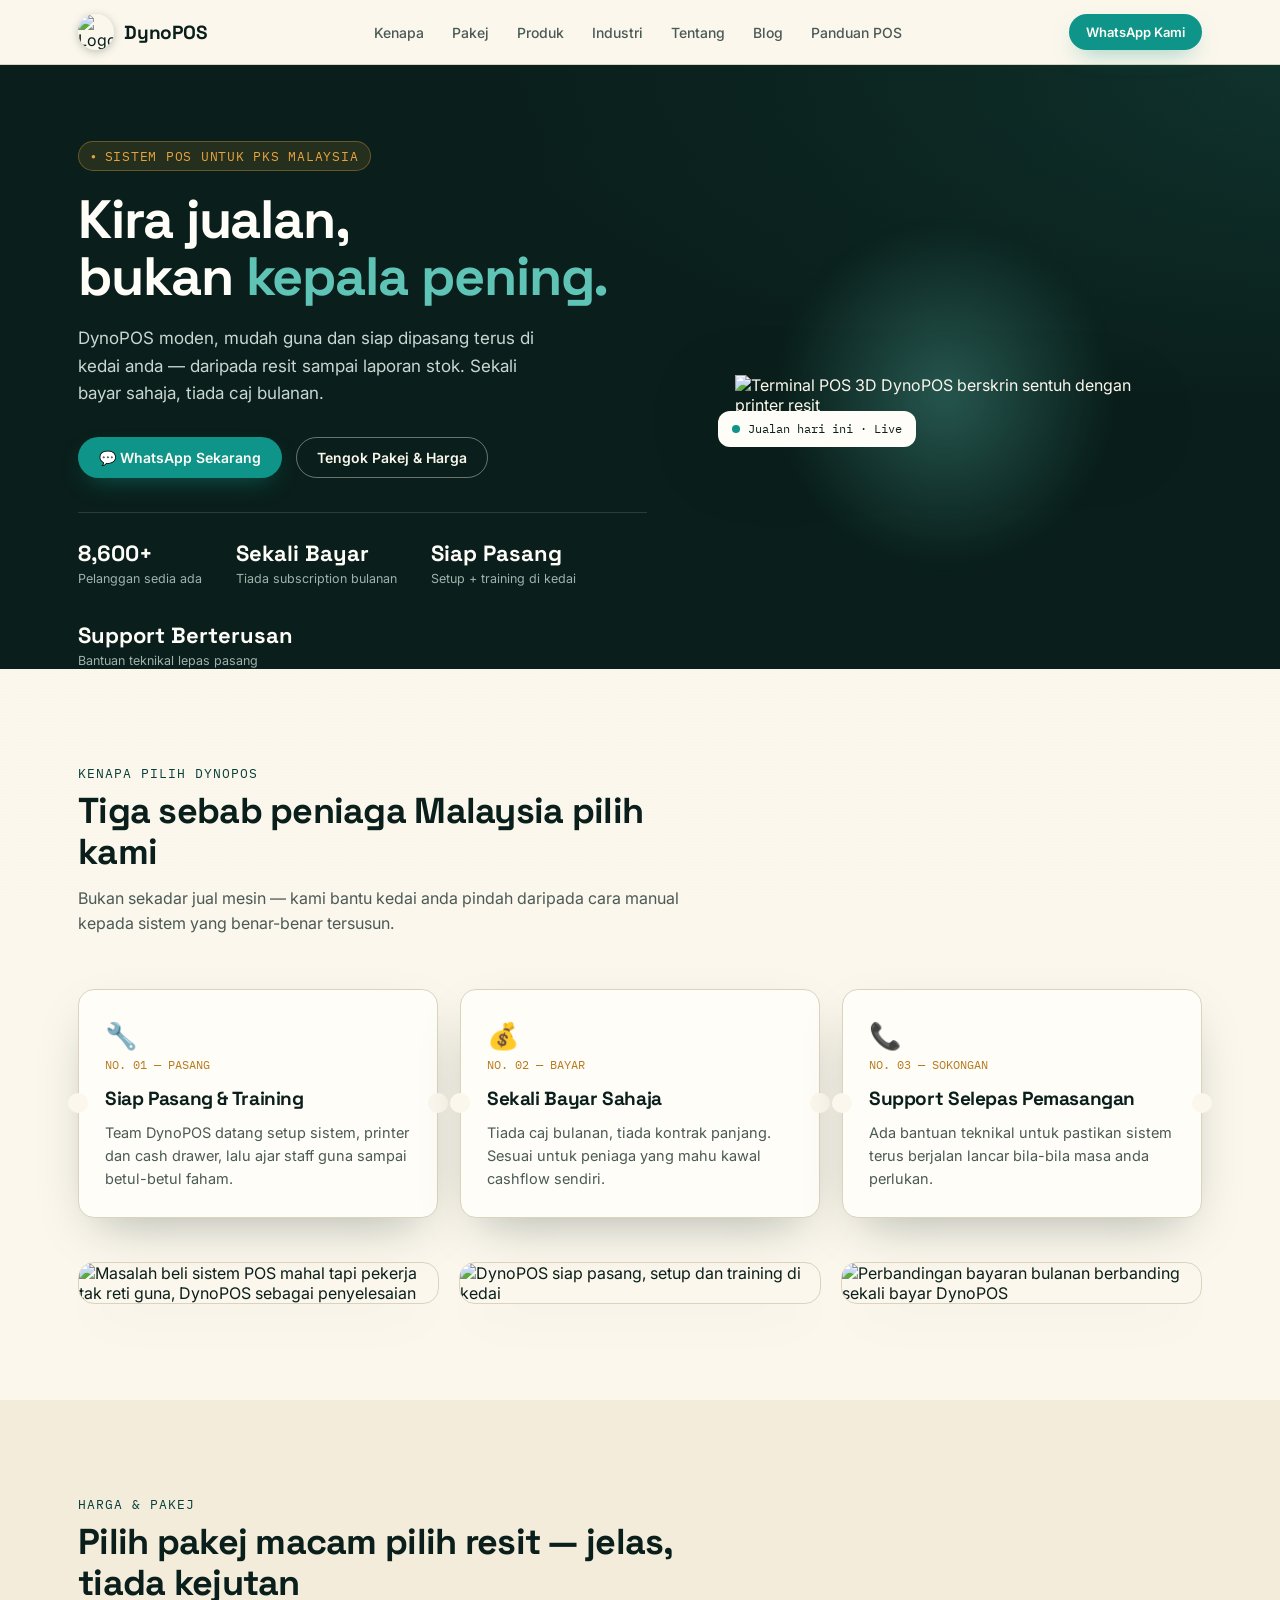
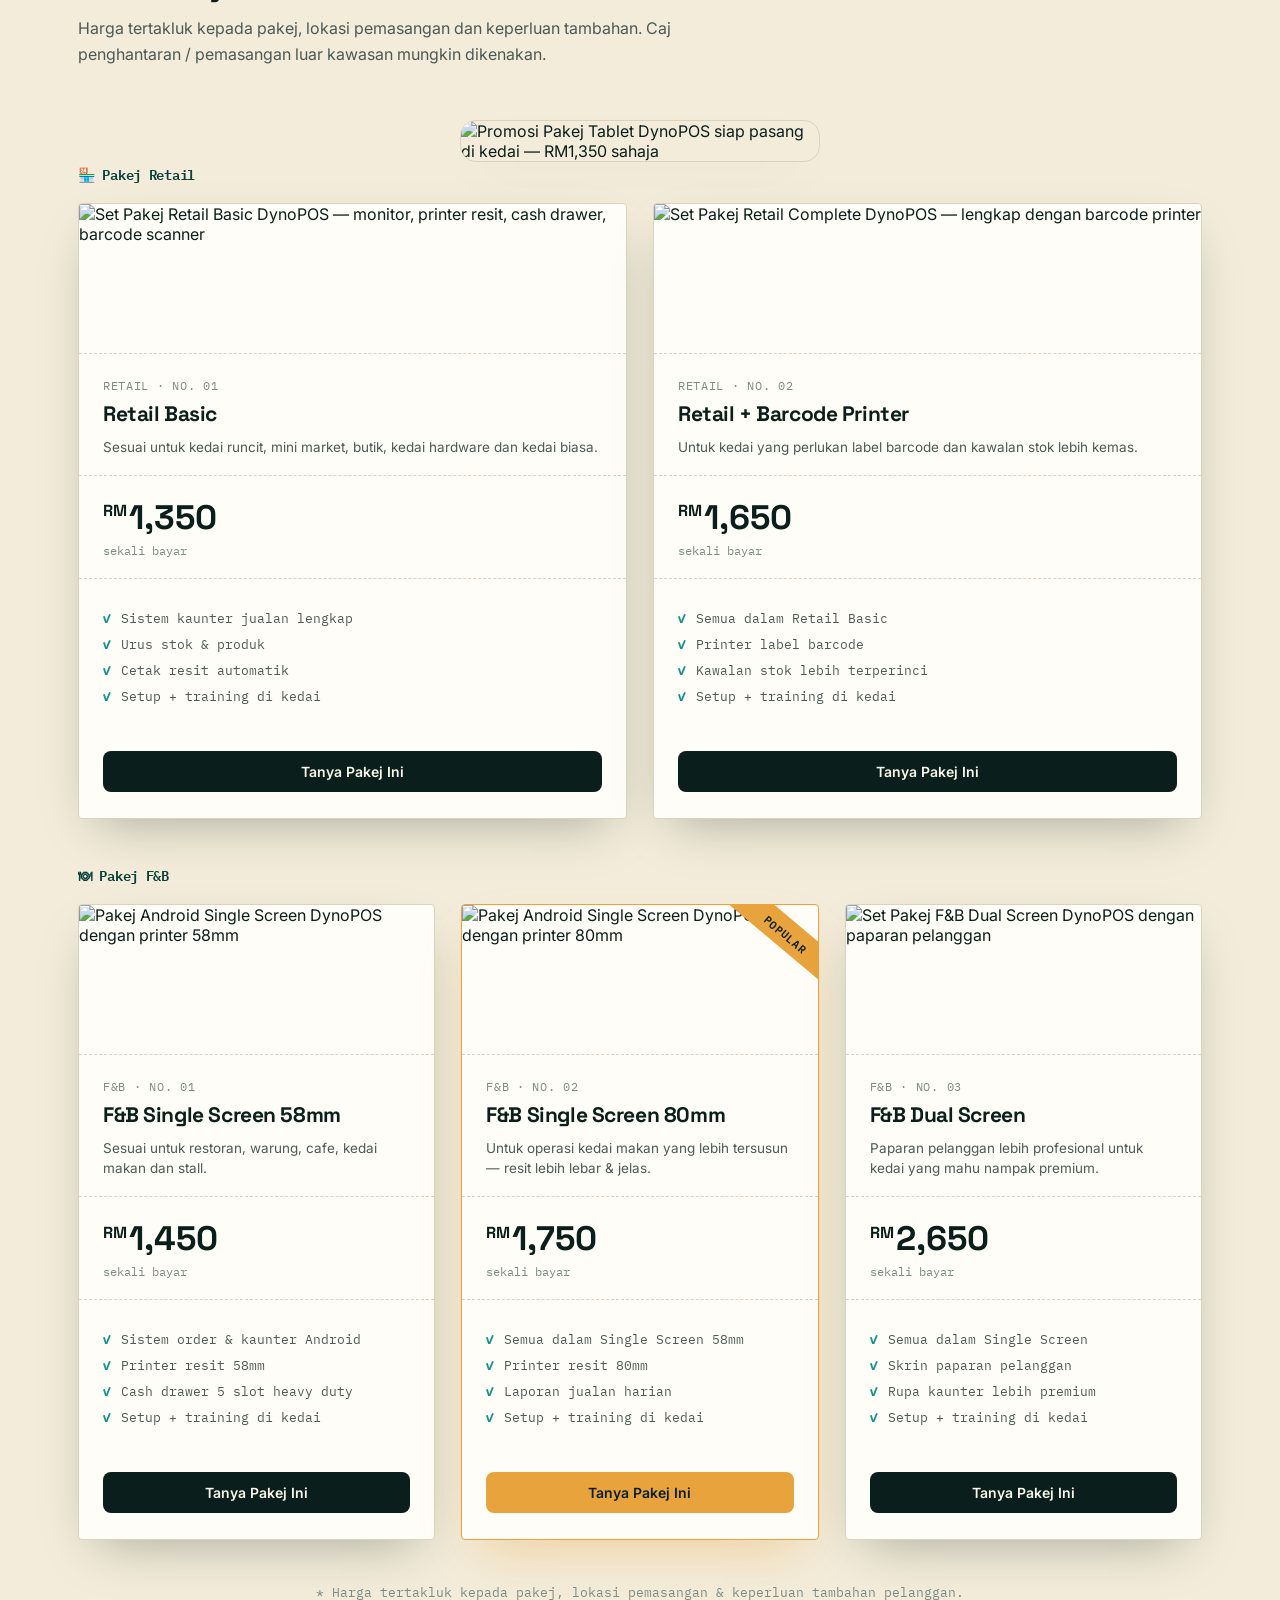
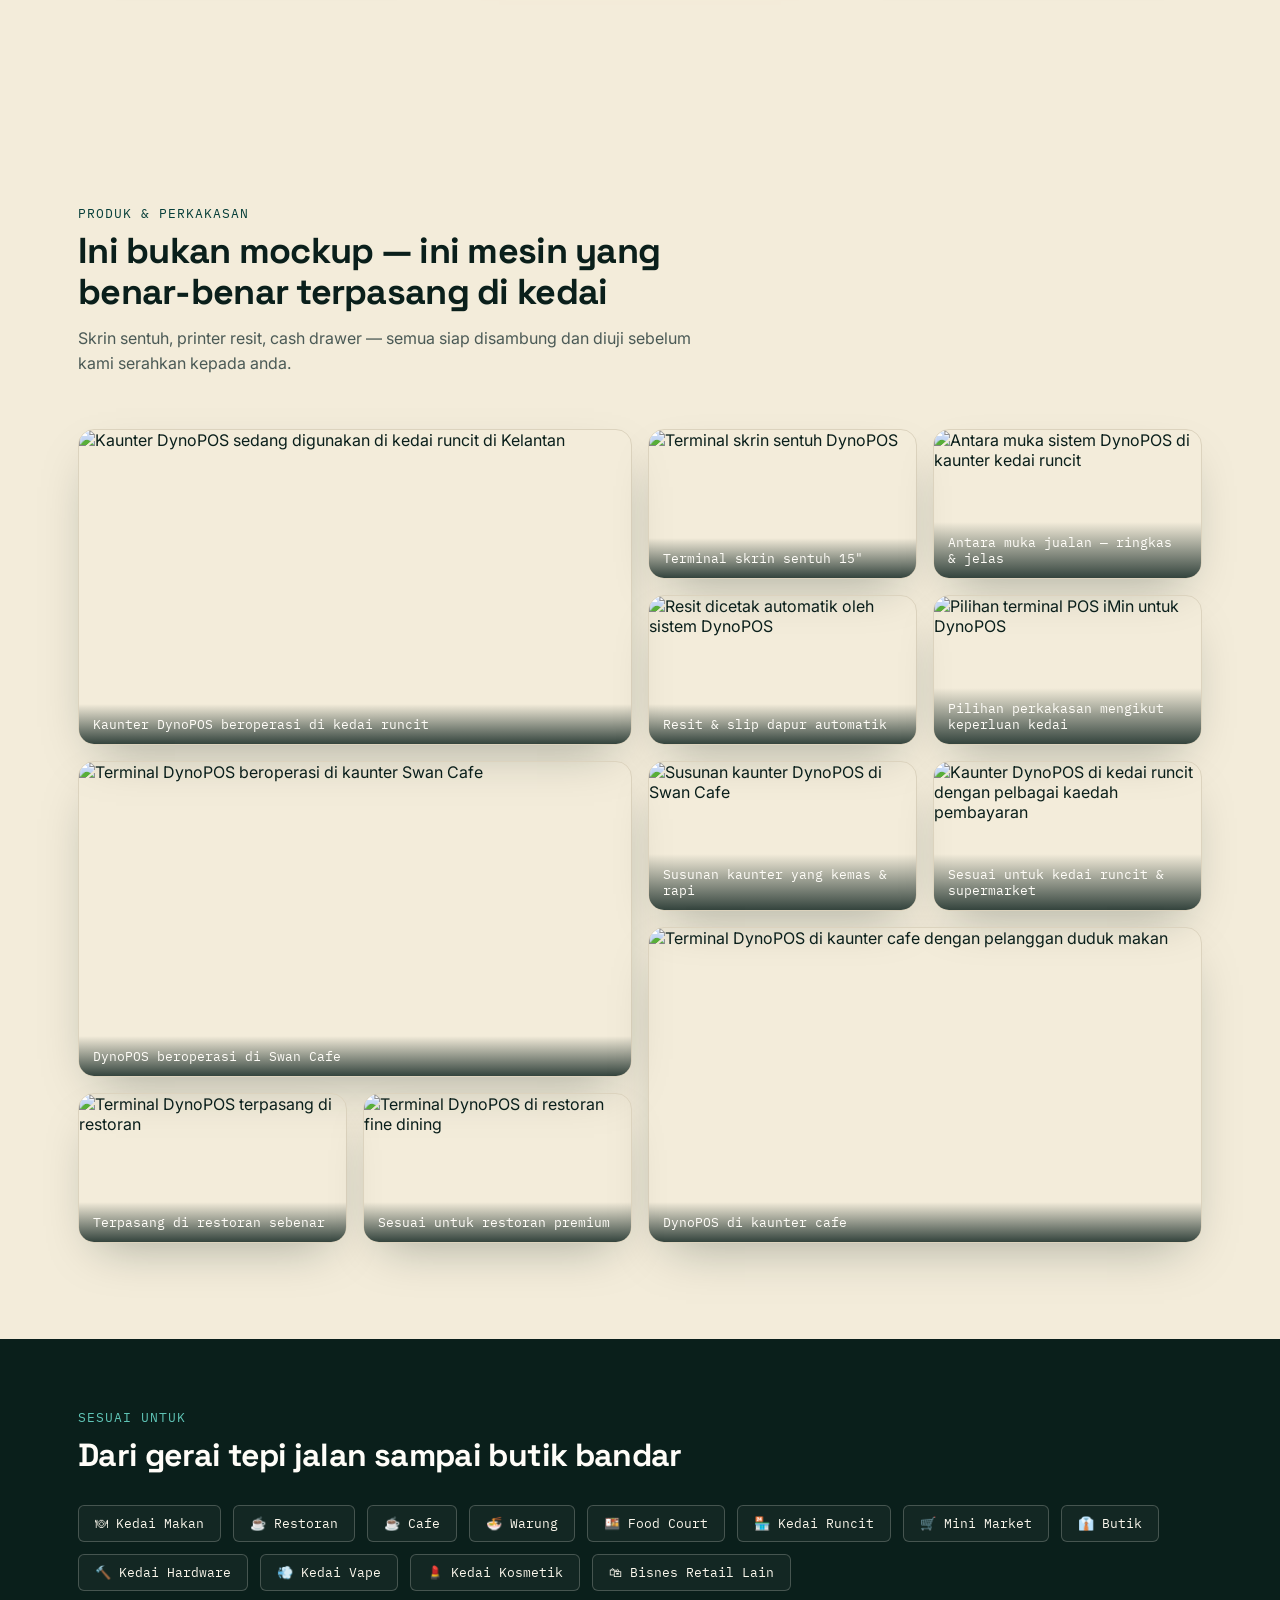
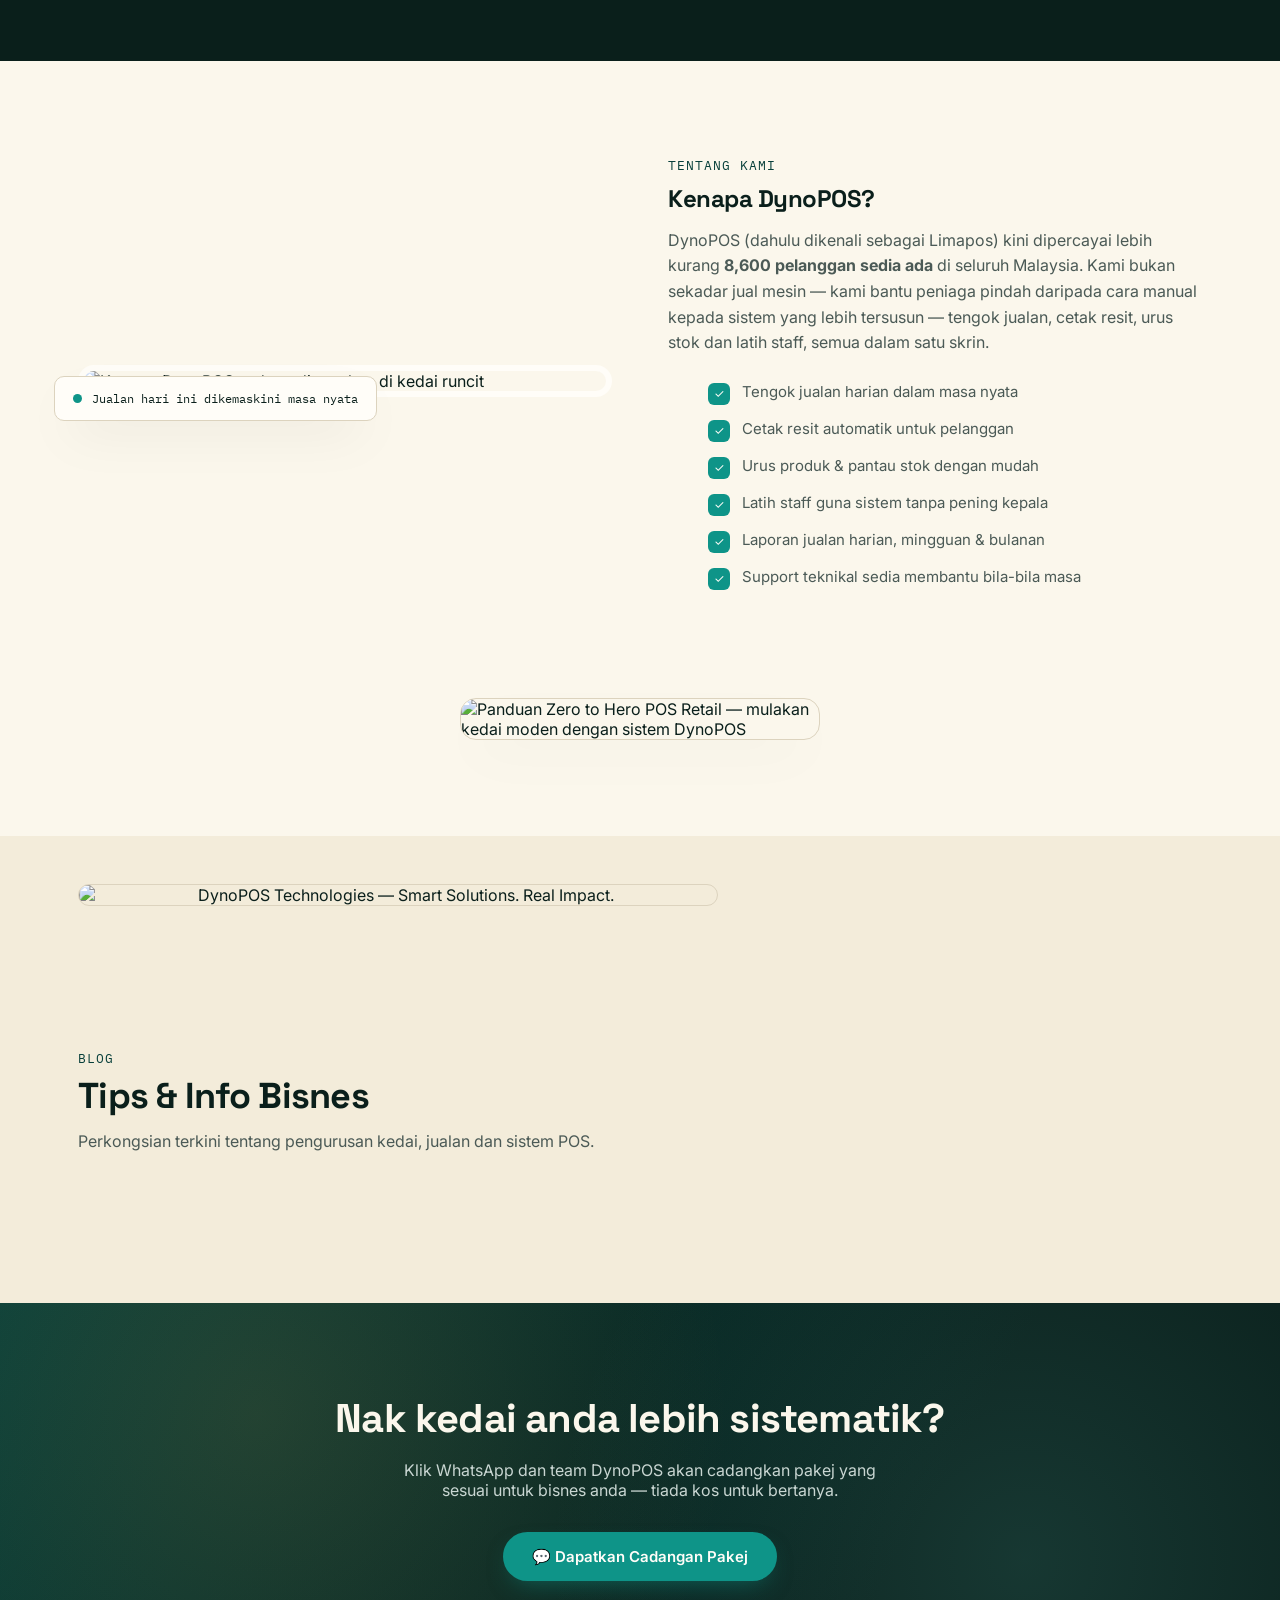
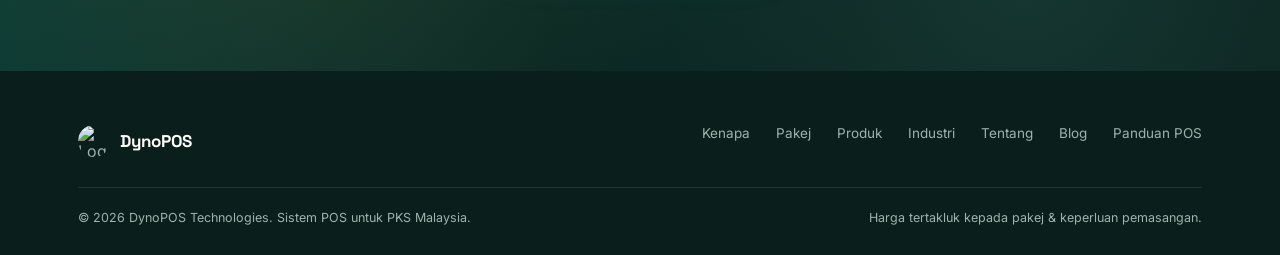
==== commit ec13a494: "Build SEO content cluster: pillar page + 10 supporting pages Adds a pos-system-malaysia/ pillar page" ====
--- a/index.html
+++ b/index.html
@@ -3,8 +3,36 @@
 <head>
 <meta charset="UTF-8">
 <meta name="viewport" content="width=device-width, initial-scale=1">
-<title>DynoPOS — Sistem POS Lengkap Untuk Kedai Makan &amp; Retail</title>
-<meta name="description" content="POS moden, mudah guna, siap pasang terus di kedai anda. Sekali bayar. Tiada subscription. Ada training. Ada support.">
+<title>DynoPOS — Sistem POS Terbaik Malaysia untuk Retail &amp; F&amp;B</title>
+<meta name="description" content="Sistem POS dipercayai 8,600+ peniaga Malaysia (dahulu dikenali sebagai Limapos). Sekali bayar, tiada caj bulanan, siap pasang &amp; training di kedai. WhatsApp untuk cadangan pakej.">
+<link rel="canonical" href="https://dynopos.my/">
+
+<meta property="og:type" content="website">
+<meta property="og:locale" content="ms_MY">
+<meta property="og:site_name" content="DynoPOS">
+<meta property="og:title" content="DynoPOS — Sistem POS Terbaik Malaysia untuk Retail &amp; F&amp;B">
+<meta property="og:description" content="Sistem POS dipercayai 8,600+ peniaga Malaysia (dahulu dikenali sebagai Limapos). Sekali bayar, tiada caj bulanan, siap pasang &amp; training di kedai.">
+<meta property="og:url" content="https://dynopos.my/">
+<meta property="og:image" content="https://dynopos.my/assets/hero-bg.jpg">
+<meta name="twitter:card" content="summary_large_image">
+<meta name="twitter:title" content="DynoPOS — Sistem POS Terbaik Malaysia untuk Retail &amp; F&amp;B">
+<meta name="twitter:description" content="Sistem POS dipercayai 8,600+ peniaga Malaysia (dahulu dikenali sebagai Limapos). Sekali bayar, tiada caj bulanan.">
+<meta name="twitter:image" content="https://dynopos.my/assets/hero-bg.jpg">
+
+<script type="application/ld+json">
+{
+  "@context": "https://schema.org",
+  "@type": "Organization",
+  "name": "DynoPOS",
+  "alternateName": "Limapos",
+  "url": "https://dynopos.my/",
+  "logo": "https://dynopos.my/assets/dyno-logo.jpg",
+  "description": "Sistem POS moden untuk peniaga retail dan F&B di Malaysia, dipercayai lebih kurang 8,600 pelanggan sedia ada.",
+  "areaServed": "MY",
+  "sameAs": []
+}
+</script>
+
 <link rel="preconnect" href="https://fonts.googleapis.com">
 <link rel="preconnect" href="https://fonts.gstatic.com" crossorigin>
 <link href="https://fonts.googleapis.com/css2?family=Space+Grotesk:wght@500;600;700&family=IBM+Plex+Mono:wght@400;500;600&family=Inter:wght@400;500;600;700&display=swap" rel="stylesheet">
@@ -365,6 +393,7 @@
       <a href="#industri">Industri</a>
       <a href="#tentang">Tentang</a>
       <a href="#blog">Blog</a>
+      <a href="/pos-system-malaysia/">Panduan POS</a>
     </nav>
     <a class="btn btn-primary btn-sm" href="https://www.wasap.my/601111496842/Saya%20berminat%20dengan%20DynoPOS" target="_blank" rel="noopener">WhatsApp Kami</a>
   </div>
@@ -700,6 +729,7 @@
         <a href="#industri">Industri</a>
         <a href="#tentang">Tentang</a>
         <a href="#blog">Blog</a>
+        <a href="/pos-system-malaysia/">Panduan POS</a>
       </div>
     </div>
     <div class="foot-bottom">
